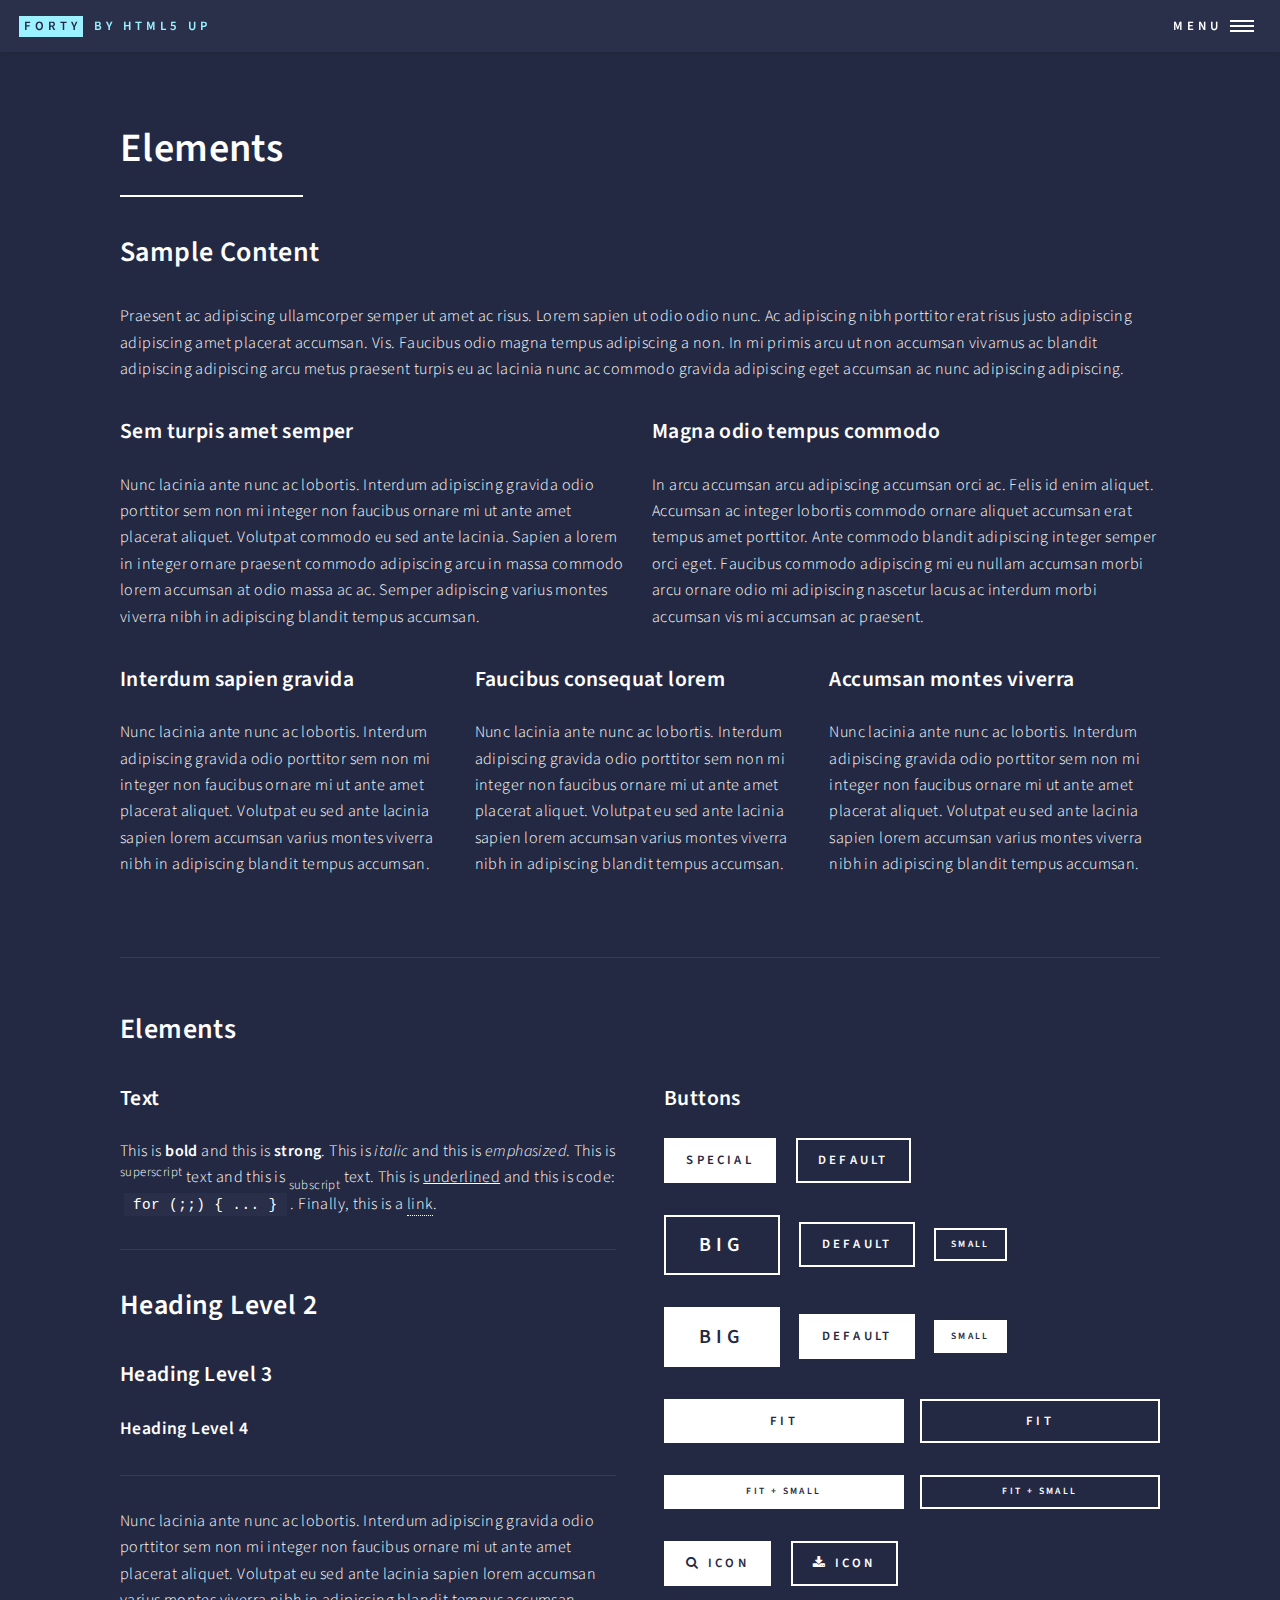
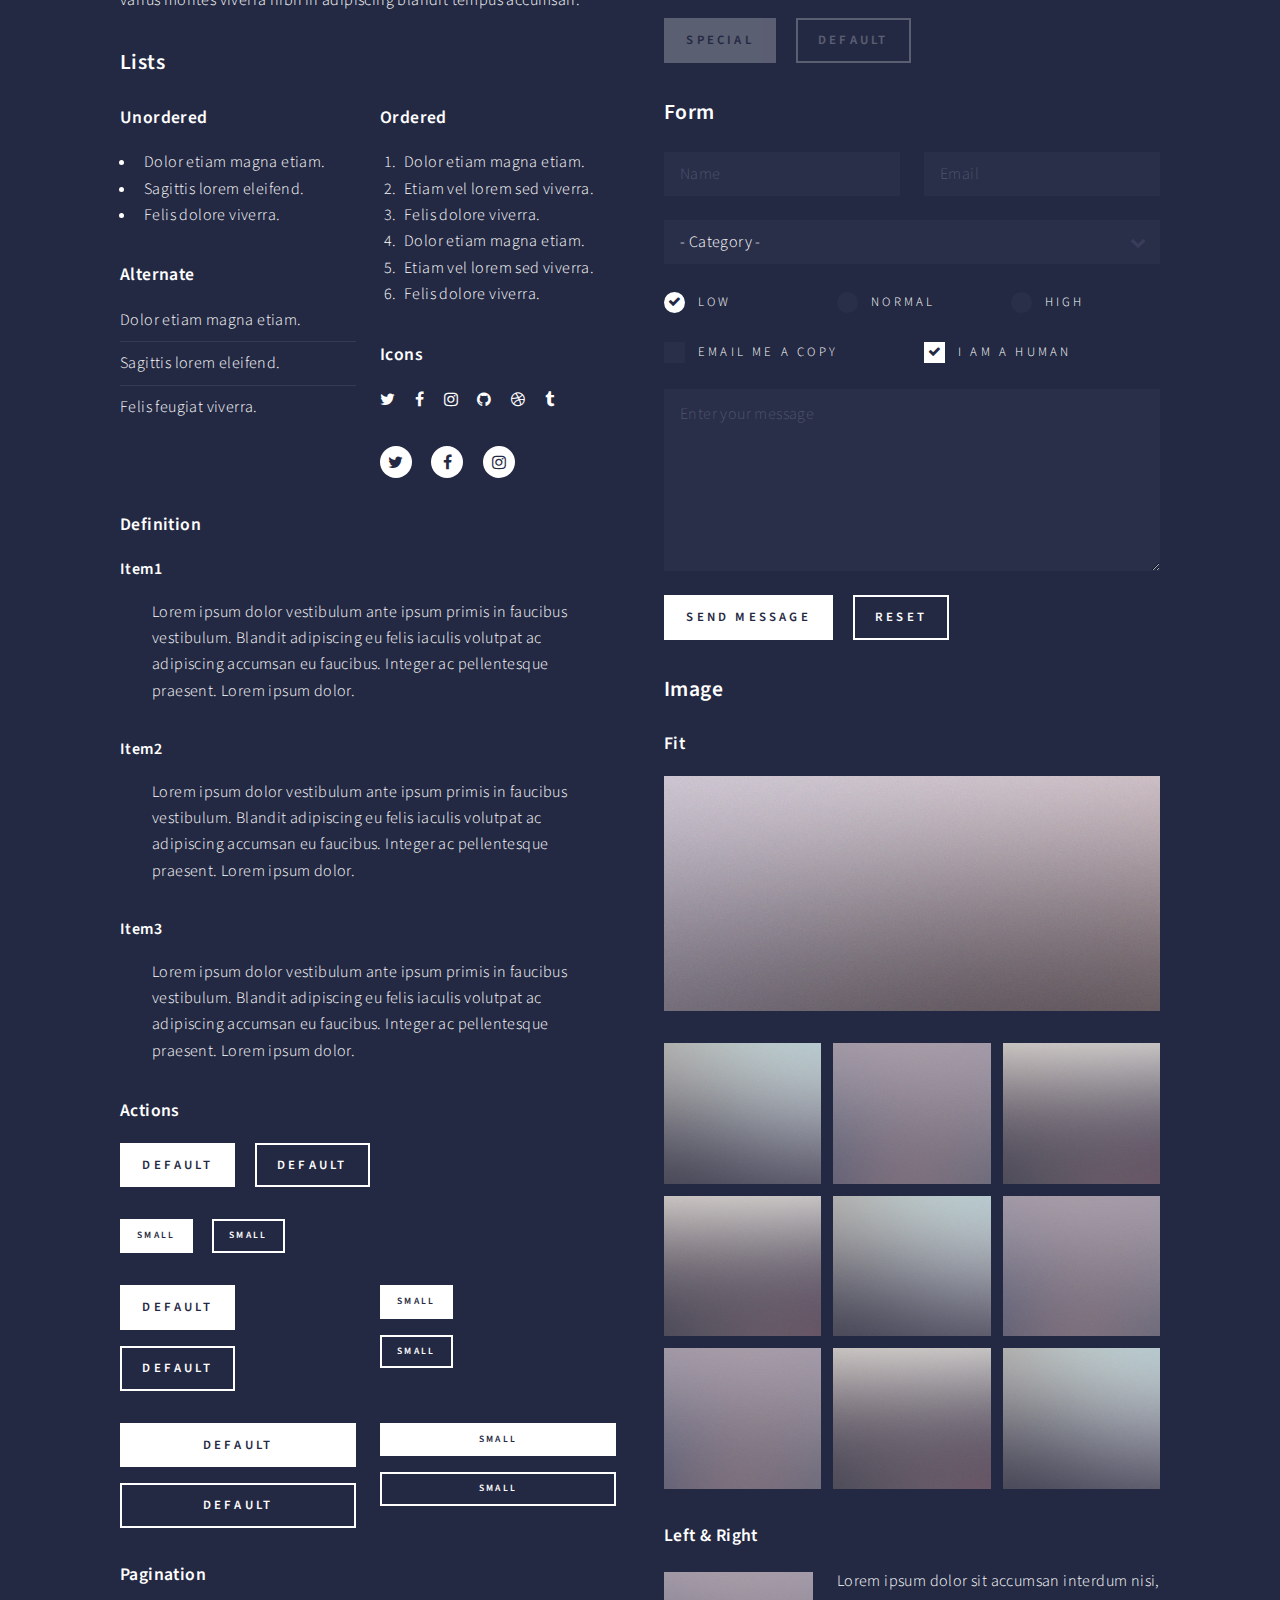
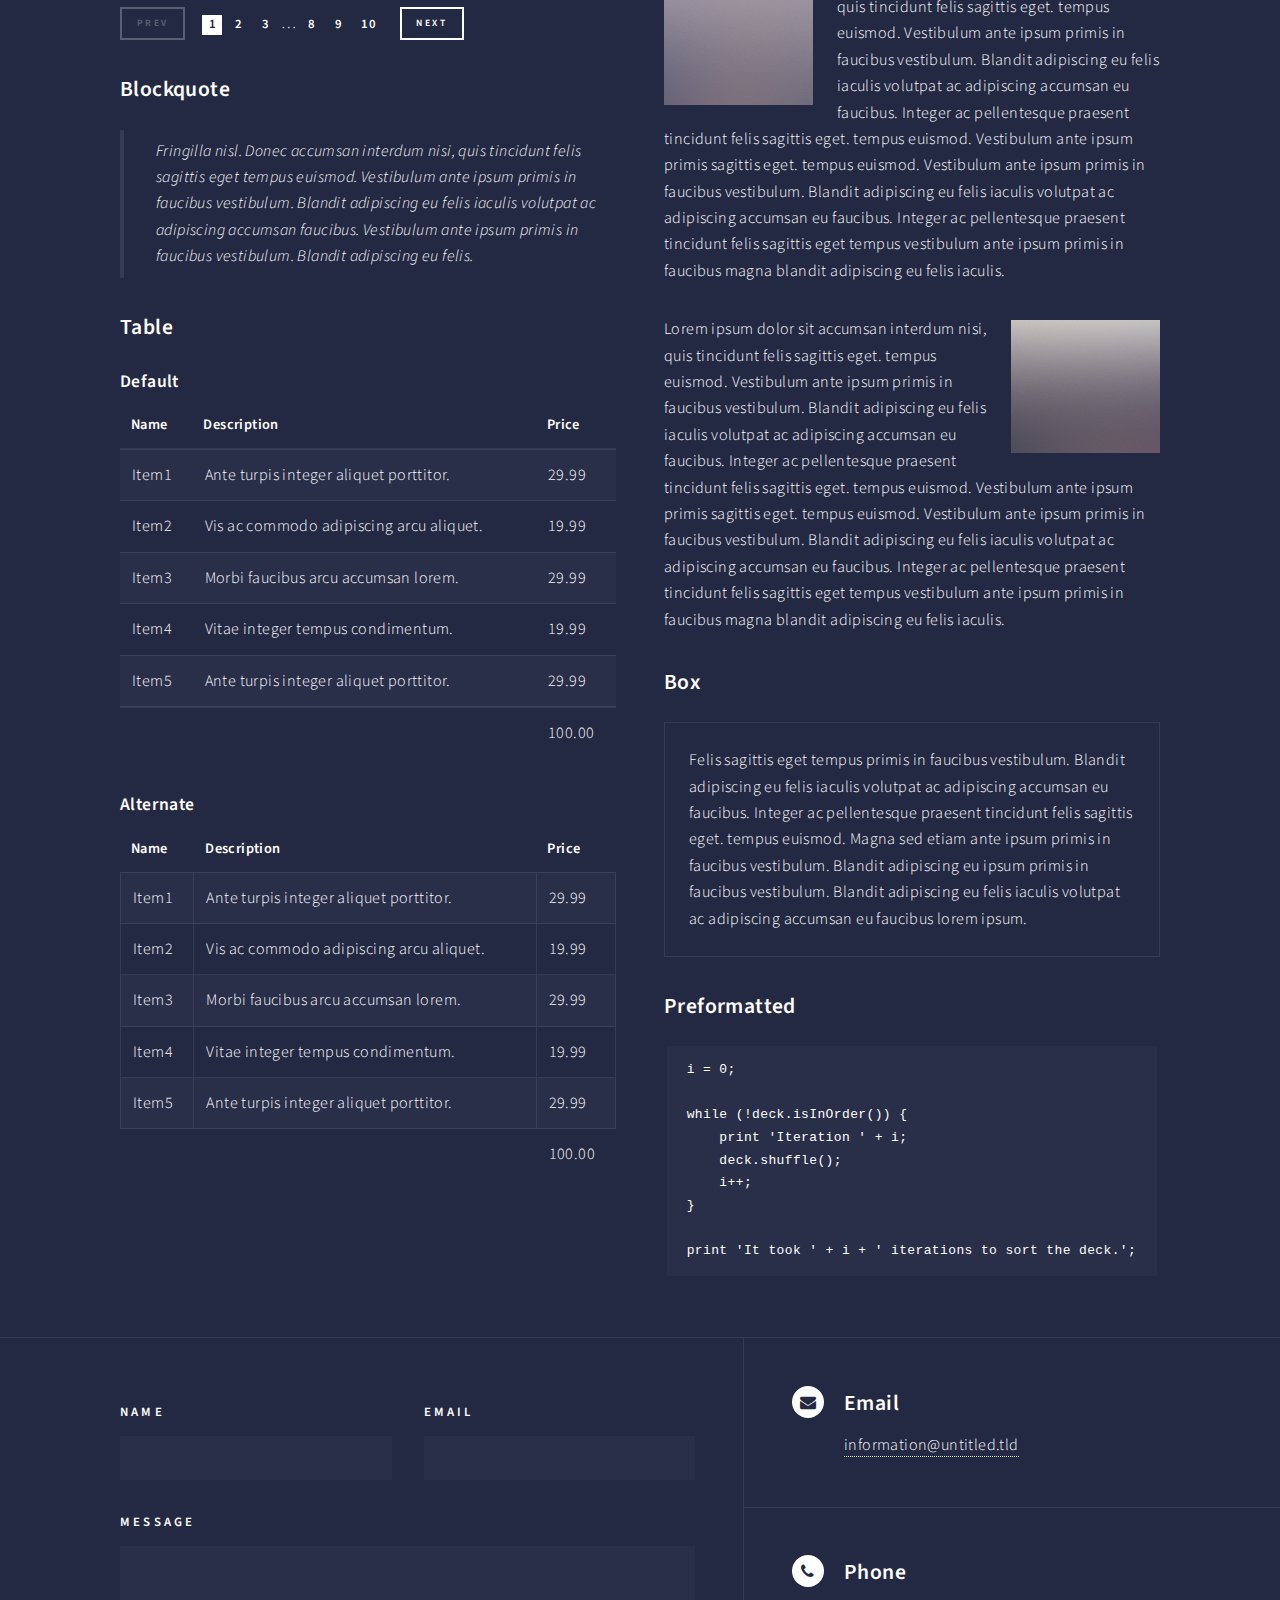
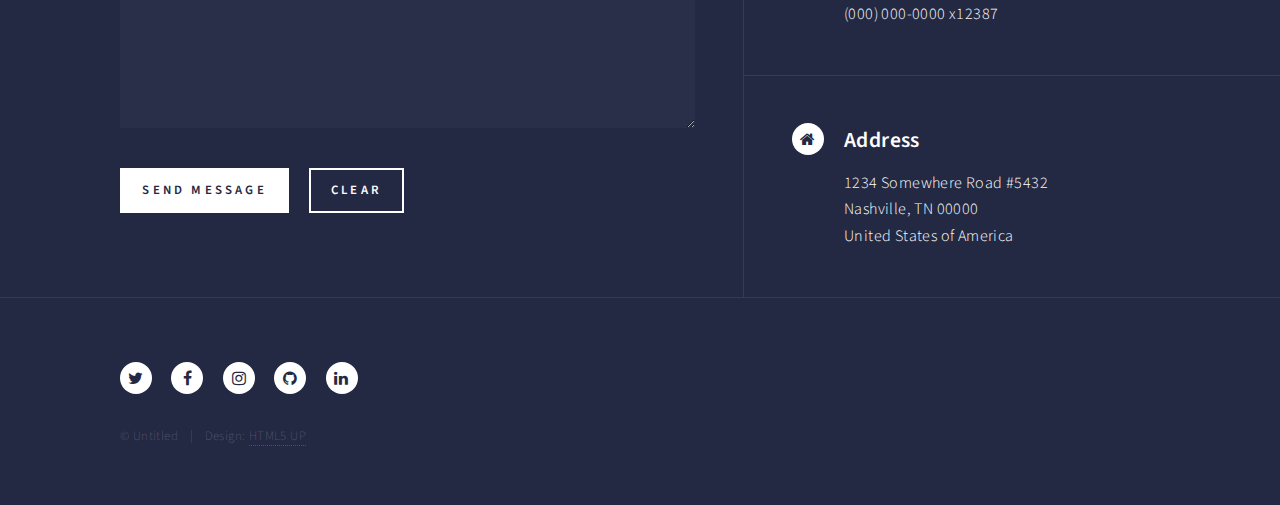
==== elements.html @ 11b0944e "Website draft (html-only)" ====
<!DOCTYPE HTML>
<!--
	Forty by HTML5 UP
	html5up.net | @ajlkn
	Free for personal and commercial use under the CCA 3.0 license (html5up.net/license)
-->
<html>
	<head>
		<title>Elements - Forty by HTML5 UP</title>
		<meta charset="utf-8" />
		<meta name="viewport" content="width=device-width, initial-scale=1, user-scalable=no" />
		<!--[if lte IE 8]><script src="assets/js/ie/html5shiv.js"></script><![endif]-->
		<link rel="stylesheet" href="assets/css/main.css" />
		<!--[if lte IE 9]><link rel="stylesheet" href="assets/css/ie9.css" /><![endif]-->
		<!--[if lte IE 8]><link rel="stylesheet" href="assets/css/ie8.css" /><![endif]-->
	</head>
	<body>

		<!-- Wrapper -->
			<div id="wrapper">

				<!-- Header -->
					<header id="header">
						<a href="index.html" class="logo"><strong>Forty</strong> <span>by HTML5 UP</span></a>
						<nav>
							<a href="#menu">Menu</a>
						</nav>
					</header>

				<!-- Menu -->
					<nav id="menu">
						<ul class="links">
							<li><a href="index.html">Home</a></li>
							<li><a href="landing.html">Landing</a></li>
							<li><a href="generic.html">Generic</a></li>
							<li><a href="elements.html">Elements</a></li>
						</ul>
						<ul class="actions vertical">
							<li><a href="#" class="button special fit">Get Started</a></li>
							<li><a href="#" class="button fit">Log In</a></li>
						</ul>
					</nav>

				<!-- Main -->
					<div id="main" class="alt">

						<!-- One -->
							<section id="one">
								<div class="inner">
									<header class="major">
										<h1>Elements</h1>
									</header>

									<!-- Content -->
										<h2 id="content">Sample Content</h2>
										<p>Praesent ac adipiscing ullamcorper semper ut amet ac risus. Lorem sapien ut odio odio nunc. Ac adipiscing nibh porttitor erat risus justo adipiscing adipiscing amet placerat accumsan. Vis. Faucibus odio magna tempus adipiscing a non. In mi primis arcu ut non accumsan vivamus ac blandit adipiscing adipiscing arcu metus praesent turpis eu ac lacinia nunc ac commodo gravida adipiscing eget accumsan ac nunc adipiscing adipiscing.</p>
										<div class="row">
											<div class="6u 12u$(small)">
												<h3>Sem turpis amet semper</h3>
												<p>Nunc lacinia ante nunc ac lobortis. Interdum adipiscing gravida odio porttitor sem non mi integer non faucibus ornare mi ut ante amet placerat aliquet. Volutpat commodo eu sed ante lacinia. Sapien a lorem in integer ornare praesent commodo adipiscing arcu in massa commodo lorem accumsan at odio massa ac ac. Semper adipiscing varius montes viverra nibh in adipiscing blandit tempus accumsan.</p>
											</div>
											<div class="6u$ 12u$(small)">
												<h3>Magna odio tempus commodo</h3>
												<p>In arcu accumsan arcu adipiscing accumsan orci ac. Felis id enim aliquet. Accumsan ac integer lobortis commodo ornare aliquet accumsan erat tempus amet porttitor. Ante commodo blandit adipiscing integer semper orci eget. Faucibus commodo adipiscing mi eu nullam accumsan morbi arcu ornare odio mi adipiscing nascetur lacus ac interdum morbi accumsan vis mi accumsan ac praesent.</p>
											</div>
											<!-- Break -->
											<div class="4u 12u$(medium)">
												<h3>Interdum sapien gravida</h3>
												<p>Nunc lacinia ante nunc ac lobortis. Interdum adipiscing gravida odio porttitor sem non mi integer non faucibus ornare mi ut ante amet placerat aliquet. Volutpat eu sed ante lacinia sapien lorem accumsan varius montes viverra nibh in adipiscing blandit tempus accumsan.</p>
											</div>
											<div class="4u 12u$(medium)">
												<h3>Faucibus consequat lorem</h3>
												<p>Nunc lacinia ante nunc ac lobortis. Interdum adipiscing gravida odio porttitor sem non mi integer non faucibus ornare mi ut ante amet placerat aliquet. Volutpat eu sed ante lacinia sapien lorem accumsan varius montes viverra nibh in adipiscing blandit tempus accumsan.</p>
											</div>
											<div class="4u$ 12u$(medium)">
												<h3>Accumsan montes viverra</h3>
												<p>Nunc lacinia ante nunc ac lobortis. Interdum adipiscing gravida odio porttitor sem non mi integer non faucibus ornare mi ut ante amet placerat aliquet. Volutpat eu sed ante lacinia sapien lorem accumsan varius montes viverra nibh in adipiscing blandit tempus accumsan.</p>
											</div>
										</div>

									<hr class="major" />

									<!-- Elements -->
										<h2 id="elements">Elements</h2>
										<div class="row 200%">
											<div class="6u 12u$(medium)">

												<!-- Text stuff -->
													<h3>Text</h3>
													<p>This is <b>bold</b> and this is <strong>strong</strong>. This is <i>italic</i> and this is <em>emphasized</em>.
													This is <sup>superscript</sup> text and this is <sub>subscript</sub> text.
													This is <u>underlined</u> and this is code: <code>for (;;) { ... }</code>.
													Finally, this is a <a href="#">link</a>.</p>
													<hr />
													<h2>Heading Level 2</h2>
													<h3>Heading Level 3</h3>
													<h4>Heading Level 4</h4>
													<hr />
													<p>Nunc lacinia ante nunc ac lobortis. Interdum adipiscing gravida odio porttitor sem non mi integer non faucibus ornare mi ut ante amet placerat aliquet. Volutpat eu sed ante lacinia sapien lorem accumsan varius montes viverra nibh in adipiscing blandit tempus accumsan.</p>

												<!-- Lists -->
													<h3>Lists</h3>
													<div class="row">
														<div class="6u 12u$(small)">

															<h4>Unordered</h4>
															<ul>
																<li>Dolor etiam magna etiam.</li>
																<li>Sagittis lorem eleifend.</li>
																<li>Felis dolore viverra.</li>
															</ul>

															<h4>Alternate</h4>
															<ul class="alt">
																<li>Dolor etiam magna etiam.</li>
																<li>Sagittis lorem eleifend.</li>
																<li>Felis feugiat viverra.</li>
															</ul>

														</div>
														<div class="6u$ 12u$(small)">

															<h4>Ordered</h4>
															<ol>
																<li>Dolor etiam magna etiam.</li>
																<li>Etiam vel lorem sed viverra.</li>
																<li>Felis dolore viverra.</li>
																<li>Dolor etiam magna etiam.</li>
																<li>Etiam vel lorem sed viverra.</li>
																<li>Felis dolore viverra.</li>
															</ol>

															<h4>Icons</h4>
															<ul class="icons">
																<li><a href="#" class="icon fa-twitter"><span class="label">Twitter</span></a></li>
																<li><a href="#" class="icon fa-facebook"><span class="label">Facebook</span></a></li>
																<li><a href="#" class="icon fa-instagram"><span class="label">Instagram</span></a></li>
																<li><a href="#" class="icon fa-github"><span class="label">Github</span></a></li>
																<li><a href="#" class="icon fa-dribbble"><span class="label">Dribbble</span></a></li>
																<li><a href="#" class="icon fa-tumblr"><span class="label">Tumblr</span></a></li>
															</ul>
															<ul class="icons">
																<li><a href="#" class="icon alt fa-twitter"><span class="label">Twitter</span></a></li>
																<li><a href="#" class="icon alt fa-facebook"><span class="label">Facebook</span></a></li>
																<li><a href="#" class="icon alt fa-instagram"><span class="label">Instagram</span></a></li>
															</ul>

														</div>
													</div>
													<h4>Definition</h4>
													<dl>
														<dt>Item1</dt>
														<dd>
															<p>Lorem ipsum dolor vestibulum ante ipsum primis in faucibus vestibulum. Blandit adipiscing eu felis iaculis volutpat ac adipiscing accumsan eu faucibus. Integer ac pellentesque praesent. Lorem ipsum dolor.</p>
														</dd>
														<dt>Item2</dt>
														<dd>
															<p>Lorem ipsum dolor vestibulum ante ipsum primis in faucibus vestibulum. Blandit adipiscing eu felis iaculis volutpat ac adipiscing accumsan eu faucibus. Integer ac pellentesque praesent. Lorem ipsum dolor.</p>
														</dd>
														<dt>Item3</dt>
														<dd>
															<p>Lorem ipsum dolor vestibulum ante ipsum primis in faucibus vestibulum. Blandit adipiscing eu felis iaculis volutpat ac adipiscing accumsan eu faucibus. Integer ac pellentesque praesent. Lorem ipsum dolor.</p>
														</dd>
													</dl>

													<h4>Actions</h4>
													<ul class="actions">
														<li><a href="#" class="button special">Default</a></li>
														<li><a href="#" class="button">Default</a></li>
													</ul>
													<ul class="actions small">
														<li><a href="#" class="button special small">Small</a></li>
														<li><a href="#" class="button small">Small</a></li>
													</ul>
													<div class="row">
														<div class="6u 12u$(small)">
															<ul class="actions vertical">
																<li><a href="#" class="button special">Default</a></li>
																<li><a href="#" class="button">Default</a></li>
															</ul>
														</div>
														<div class="6u$ 12u$(small)">
															<ul class="actions vertical small">
																<li><a href="#" class="button special small">Small</a></li>
																<li><a href="#" class="button small">Small</a></li>
															</ul>
														</div>
														<div class="6u 12u$(small)">
															<ul class="actions vertical">
																<li><a href="#" class="button special fit">Default</a></li>
																<li><a href="#" class="button fit">Default</a></li>
															</ul>
														</div>
														<div class="6u$ 12u$(small)">
															<ul class="actions vertical small">
																<li><a href="#" class="button special small fit">Small</a></li>
																<li><a href="#" class="button small fit">Small</a></li>
															</ul>
														</div>
													</div>

													<h4>Pagination</h4>
													<ul class="pagination">
														<li><span class="button small disabled">Prev</span></li>
														<li><a href="#" class="page active">1</a></li>
														<li><a href="#" class="page">2</a></li>
														<li><a href="#" class="page">3</a></li>
														<li><span>&hellip;</span></li>
														<li><a href="#" class="page">8</a></li>
														<li><a href="#" class="page">9</a></li>
														<li><a href="#" class="page">10</a></li>
														<li><a href="#" class="button small">Next</a></li>
													</ul>

												<!-- Blockquote -->
													<h3>Blockquote</h3>
													<blockquote>Fringilla nisl. Donec accumsan interdum nisi, quis tincidunt felis sagittis eget tempus euismod. Vestibulum ante ipsum primis in faucibus vestibulum. Blandit adipiscing eu felis iaculis volutpat ac adipiscing accumsan faucibus. Vestibulum ante ipsum primis in faucibus vestibulum. Blandit adipiscing eu felis.</blockquote>

												<!-- Table -->
													<h3>Table</h3>

													<h4>Default</h4>
													<div class="table-wrapper">
														<table>
															<thead>
																<tr>
																	<th>Name</th>
																	<th>Description</th>
																	<th>Price</th>
																</tr>
															</thead>
															<tbody>
																<tr>
																	<td>Item1</td>
																	<td>Ante turpis integer aliquet porttitor.</td>
																	<td>29.99</td>
																</tr>
																<tr>
																	<td>Item2</td>
																	<td>Vis ac commodo adipiscing arcu aliquet.</td>
																	<td>19.99</td>
																</tr>
																<tr>
																	<td>Item3</td>
																	<td> Morbi faucibus arcu accumsan lorem.</td>
																	<td>29.99</td>
																</tr>
																<tr>
																	<td>Item4</td>
																	<td>Vitae integer tempus condimentum.</td>
																	<td>19.99</td>
																</tr>
																<tr>
																	<td>Item5</td>
																	<td>Ante turpis integer aliquet porttitor.</td>
																	<td>29.99</td>
																</tr>
															</tbody>
															<tfoot>
																<tr>
																	<td colspan="2"></td>
																	<td>100.00</td>
																</tr>
															</tfoot>
														</table>
													</div>

													<h4>Alternate</h4>
													<div class="table-wrapper">
														<table class="alt">
															<thead>
																<tr>
																	<th>Name</th>
																	<th>Description</th>
																	<th>Price</th>
																</tr>
															</thead>
															<tbody>
																<tr>
																	<td>Item1</td>
																	<td>Ante turpis integer aliquet porttitor.</td>
																	<td>29.99</td>
																</tr>
																<tr>
																	<td>Item2</td>
																	<td>Vis ac commodo adipiscing arcu aliquet.</td>
																	<td>19.99</td>
																</tr>
																<tr>
																	<td>Item3</td>
																	<td> Morbi faucibus arcu accumsan lorem.</td>
																	<td>29.99</td>
																</tr>
																<tr>
																	<td>Item4</td>
																	<td>Vitae integer tempus condimentum.</td>
																	<td>19.99</td>
																</tr>
																<tr>
																	<td>Item5</td>
																	<td>Ante turpis integer aliquet porttitor.</td>
																	<td>29.99</td>
																</tr>
															</tbody>
															<tfoot>
																<tr>
																	<td colspan="2"></td>
																	<td>100.00</td>
																</tr>
															</tfoot>
														</table>
													</div>

											</div>
											<div class="6u$ 12u$(medium)">

												<!-- Buttons -->
													<h3>Buttons</h3>
													<ul class="actions">
														<li><a href="#" class="button special">Special</a></li>
														<li><a href="#" class="button">Default</a></li>
													</ul>
													<ul class="actions">
														<li><a href="#" class="button big">Big</a></li>
														<li><a href="#" class="button">Default</a></li>
														<li><a href="#" class="button small">Small</a></li>
													</ul>
													<ul class="actions">
														<li><a href="#" class="button special big">Big</a></li>
														<li><a href="#" class="button special">Default</a></li>
														<li><a href="#" class="button special small">Small</a></li>
													</ul>
													<ul class="actions fit">
														<li><a href="#" class="button special fit">Fit</a></li>
														<li><a href="#" class="button fit">Fit</a></li>
													</ul>
													<ul class="actions fit small">
														<li><a href="#" class="button special fit small">Fit + Small</a></li>
														<li><a href="#" class="button fit small">Fit + Small</a></li>
													</ul>
													<ul class="actions">
														<li><a href="#" class="button special icon fa-search">Icon</a></li>
														<li><a href="#" class="button icon fa-download">Icon</a></li>
													</ul>
													<ul class="actions">
														<li><span class="button special disabled">Special</span></li>
														<li><span class="button disabled">Default</span></li>
													</ul>

												<!-- Form -->
													<h3>Form</h3>

													<form method="post" action="#">
														<div class="row uniform">
															<div class="6u 12u$(xsmall)">
																<input type="text" name="demo-name" id="demo-name" value="" placeholder="Name" />
															</div>
															<div class="6u$ 12u$(xsmall)">
																<input type="email" name="demo-email" id="demo-email" value="" placeholder="Email" />
															</div>
															<!-- Break -->
															<div class="12u$">
																<div class="select-wrapper">
																	<select name="demo-category" id="demo-category">
																		<option value="">- Category -</option>
																		<option value="1">Manufacturing</option>
																		<option value="1">Shipping</option>
																		<option value="1">Administration</option>
																		<option value="1">Human Resources</option>
																	</select>
																</div>
															</div>
															<!-- Break -->
															<div class="4u 12u$(small)">
																<input type="radio" id="demo-priority-low" name="demo-priority" checked>
																<label for="demo-priority-low">Low</label>
															</div>
															<div class="4u 12u$(small)">
																<input type="radio" id="demo-priority-normal" name="demo-priority">
																<label for="demo-priority-normal">Normal</label>
															</div>
															<div class="4u$ 12u$(small)">
																<input type="radio" id="demo-priority-high" name="demo-priority">
																<label for="demo-priority-high">High</label>
															</div>
															<!-- Break -->
															<div class="6u 12u$(small)">
																<input type="checkbox" id="demo-copy" name="demo-copy">
																<label for="demo-copy">Email me a copy</label>
															</div>
															<div class="6u$ 12u$(small)">
																<input type="checkbox" id="demo-human" name="demo-human" checked>
																<label for="demo-human">I am a human</label>
															</div>
															<!-- Break -->
															<div class="12u$">
																<textarea name="demo-message" id="demo-message" placeholder="Enter your message" rows="6"></textarea>
															</div>
															<!-- Break -->
															<div class="12u$">
																<ul class="actions">
																	<li><input type="submit" value="Send Message" class="special" /></li>
																	<li><input type="reset" value="Reset" /></li>
																</ul>
															</div>
														</div>
													</form>

												<!-- Image -->
													<h3>Image</h3>

													<h4>Fit</h4>
													<span class="image fit"><img src="images/pic03.jpg" alt="" /></span>
													<div class="box alt">
														<div class="row 50% uniform">
															<div class="4u"><span class="image fit"><img src="images/pic08.jpg" alt="" /></span></div>
															<div class="4u"><span class="image fit"><img src="images/pic09.jpg" alt="" /></span></div>
															<div class="4u$"><span class="image fit"><img src="images/pic10.jpg" alt="" /></span></div>
															<!-- Break -->
															<div class="4u"><span class="image fit"><img src="images/pic10.jpg" alt="" /></span></div>
															<div class="4u"><span class="image fit"><img src="images/pic08.jpg" alt="" /></span></div>
															<div class="4u$"><span class="image fit"><img src="images/pic09.jpg" alt="" /></span></div>
															<!-- Break -->
															<div class="4u"><span class="image fit"><img src="images/pic09.jpg" alt="" /></span></div>
															<div class="4u"><span class="image fit"><img src="images/pic10.jpg" alt="" /></span></div>
															<div class="4u$"><span class="image fit"><img src="images/pic08.jpg" alt="" /></span></div>
														</div>
													</div>

													<h4>Left &amp; Right</h4>
													<p><span class="image left"><img src="images/pic09.jpg" alt="" /></span>Lorem ipsum dolor sit accumsan interdum nisi, quis tincidunt felis sagittis eget. tempus euismod. Vestibulum ante ipsum primis in faucibus vestibulum. Blandit adipiscing eu felis iaculis volutpat ac adipiscing accumsan eu faucibus. Integer ac pellentesque praesent tincidunt felis sagittis eget. tempus euismod. Vestibulum ante ipsum primis sagittis eget. tempus euismod. Vestibulum ante ipsum primis in faucibus vestibulum. Blandit adipiscing eu felis iaculis volutpat ac adipiscing accumsan eu faucibus. Integer ac pellentesque praesent tincidunt felis sagittis eget tempus vestibulum ante ipsum primis in faucibus magna blandit adipiscing eu felis iaculis.</p>
													<p><span class="image right"><img src="images/pic10.jpg" alt="" /></span>Lorem ipsum dolor sit accumsan interdum nisi, quis tincidunt felis sagittis eget. tempus euismod. Vestibulum ante ipsum primis in faucibus vestibulum. Blandit adipiscing eu felis iaculis volutpat ac adipiscing accumsan eu faucibus. Integer ac pellentesque praesent tincidunt felis sagittis eget. tempus euismod. Vestibulum ante ipsum primis sagittis eget. tempus euismod. Vestibulum ante ipsum primis in faucibus vestibulum. Blandit adipiscing eu felis iaculis volutpat ac adipiscing accumsan eu faucibus. Integer ac pellentesque praesent tincidunt felis sagittis eget tempus vestibulum ante ipsum primis in faucibus magna blandit adipiscing eu felis iaculis.</p>

												<!-- Box -->
													<h3>Box</h3>
													<div class="box">
														<p>Felis sagittis eget tempus primis in faucibus vestibulum. Blandit adipiscing eu felis iaculis volutpat ac adipiscing accumsan eu faucibus. Integer ac pellentesque praesent tincidunt felis sagittis eget. tempus euismod. Magna sed etiam ante ipsum primis in faucibus vestibulum. Blandit adipiscing eu ipsum primis in faucibus vestibulum. Blandit adipiscing eu felis iaculis volutpat ac adipiscing accumsan eu faucibus lorem ipsum.</p>
													</div>

												<!-- Preformatted Code -->
													<h3>Preformatted</h3>
													<pre><code>i = 0;

while (!deck.isInOrder()) {
    print 'Iteration ' + i;
    deck.shuffle();
    i++;
}

print 'It took ' + i + ' iterations to sort the deck.';
</code></pre>

											</div>
										</div>

								</div>
							</section>

					</div>

				<!-- Contact -->
					<section id="contact">
						<div class="inner">
							<section>
								<form method="post" action="#">
									<div class="field half first">
										<label for="name">Name</label>
										<input type="text" name="name" id="name" />
									</div>
									<div class="field half">
										<label for="email">Email</label>
										<input type="text" name="email" id="email" />
									</div>
									<div class="field">
										<label for="message">Message</label>
										<textarea name="message" id="message" rows="6"></textarea>
									</div>
									<ul class="actions">
										<li><input type="submit" value="Send Message" class="special" /></li>
										<li><input type="reset" value="Clear" /></li>
									</ul>
								</form>
							</section>
							<section class="split">
								<section>
									<div class="contact-method">
										<span class="icon alt fa-envelope"></span>
										<h3>Email</h3>
										<a href="#">information@untitled.tld</a>
									</div>
								</section>
								<section>
									<div class="contact-method">
										<span class="icon alt fa-phone"></span>
										<h3>Phone</h3>
										<span>(000) 000-0000 x12387</span>
									</div>
								</section>
								<section>
									<div class="contact-method">
										<span class="icon alt fa-home"></span>
										<h3>Address</h3>
										<span>1234 Somewhere Road #5432<br />
										Nashville, TN 00000<br />
										United States of America</span>
									</div>
								</section>
							</section>
						</div>
					</section>

				<!-- Footer -->
					<footer id="footer">
						<div class="inner">
							<ul class="icons">
								<li><a href="#" class="icon alt fa-twitter"><span class="label">Twitter</span></a></li>
								<li><a href="#" class="icon alt fa-facebook"><span class="label">Facebook</span></a></li>
								<li><a href="#" class="icon alt fa-instagram"><span class="label">Instagram</span></a></li>
								<li><a href="#" class="icon alt fa-github"><span class="label">GitHub</span></a></li>
								<li><a href="#" class="icon alt fa-linkedin"><span class="label">LinkedIn</span></a></li>
							</ul>
							<ul class="copyright">
								<li>&copy; Untitled</li><li>Design: <a href="https://html5up.net">HTML5 UP</a></li>
							</ul>
						</div>
					</footer>

			</div>

		<!-- Scripts -->
			<script src="assets/js/jquery.min.js"></script>
			<script src="assets/js/jquery.scrolly.min.js"></script>
			<script src="assets/js/jquery.scrollex.min.js"></script>
			<script src="assets/js/skel.min.js"></script>
			<script src="assets/js/util.js"></script>
			<!--[if lte IE 8]><script src="assets/js/ie/respond.min.js"></script><![endif]-->
			<script src="assets/js/main.js"></script>

	</body>
</html>
---- assets/css/main.css ----
@import url(font-awesome.min.css);
@import url("https://fonts.googleapis.com/css?family=Source+Sans+Pro:300,300italic,600,600italic");

/*
	Forty by HTML5 UP
	html5up.net | @ajlkn
	Free for personal and commercial use under the CCA 3.0 license (html5up.net/license)
*/

/* Reset */

	html, body, div, span, applet, object, iframe, h1, h2, h3, h4, h5, h6, p, blockquote, pre, a, abbr, acronym, address, big, cite, code, del, dfn, em, img, ins, kbd, q, s, samp, small, strike, strong, sub, sup, tt, var, b, u, i, center, dl, dt, dd, ol, ul, li, fieldset, form, label, legend, table, caption, tbody, tfoot, thead, tr, th, td, article, aside, canvas, details, embed, figure, figcaption, footer, header, hgroup, menu, nav, output, ruby, section, summary, time, mark, audio, video {
		margin: 0;
		padding: 0;
		border: 0;
		font-size: 100%;
		font: inherit;
		vertical-align: baseline;
	}

	article, aside, details, figcaption, figure, footer, header, hgroup, menu, nav, section {
		display: block;
	}

	body {
		line-height: 1;
	}

	ol, ul {
		list-style: none;
	}

	blockquote, q {
		quotes: none;
	}

	blockquote:before, blockquote:after, q:before, q:after {
		content: '';
		content: none;
	}

	table {
		border-collapse: collapse;
		border-spacing: 0;
	}

	body {
		-webkit-text-size-adjust: none;
	}

/* Box Model */

	*, *:before, *:after {
		-moz-box-sizing: border-box;
		-webkit-box-sizing: border-box;
		box-sizing: border-box;
	}

/* Grid */

	.row {
		border-bottom: solid 1px transparent;
		-moz-box-sizing: border-box;
		-webkit-box-sizing: border-box;
		box-sizing: border-box;
	}

	.row > * {
		float: left;
		-moz-box-sizing: border-box;
		-webkit-box-sizing: border-box;
		box-sizing: border-box;
	}

	.row:after, .row:before {
		content: '';
		display: block;
		clear: both;
		height: 0;
	}

	.row.uniform > * > :first-child {
		margin-top: 0;
	}

	.row.uniform > * > :last-child {
		margin-bottom: 0;
	}

	.row.\30 \25 > * {
		padding: 0 0 0 0em;
	}

	.row.\30 \25 {
		margin: 0 0 -1px 0em;
	}

	.row.uniform.\30 \25 > * {
		padding: 0em 0 0 0em;
	}

	.row.uniform.\30 \25 {
		margin: 0em 0 -1px 0em;
	}

	.row > * {
		padding: 0 0 0 2em;
	}

	.row {
		margin: 0 0 -1px -2em;
	}

	.row.uniform > * {
		padding: 2em 0 0 2em;
	}

	.row.uniform {
		margin: -2em 0 -1px -2em;
	}

	.row.\32 00\25 > * {
		padding: 0 0 0 4em;
	}

	.row.\32 00\25 {
		margin: 0 0 -1px -4em;
	}

	.row.uniform.\32 00\25 > * {
		padding: 4em 0 0 4em;
	}

	.row.uniform.\32 00\25 {
		margin: -4em 0 -1px -4em;
	}

	.row.\31 50\25 > * {
		padding: 0 0 0 3em;
	}

	.row.\31 50\25 {
		margin: 0 0 -1px -3em;
	}

	.row.uniform.\31 50\25 > * {
		padding: 3em 0 0 3em;
	}

	.row.uniform.\31 50\25 {
		margin: -3em 0 -1px -3em;
	}

	.row.\35 0\25 > * {
		padding: 0 0 0 1em;
	}

	.row.\35 0\25 {
		margin: 0 0 -1px -1em;
	}

	.row.uniform.\35 0\25 > * {
		padding: 1em 0 0 1em;
	}

	.row.uniform.\35 0\25 {
		margin: -1em 0 -1px -1em;
	}

	.row.\32 5\25 > * {
		padding: 0 0 0 0.5em;
	}

	.row.\32 5\25 {
		margin: 0 0 -1px -0.5em;
	}

	.row.uniform.\32 5\25 > * {
		padding: 0.5em 0 0 0.5em;
	}

	.row.uniform.\32 5\25 {
		margin: -0.5em 0 -1px -0.5em;
	}

	.\31 2u, .\31 2u\24 {
		width: 100%;
		clear: none;
		margin-left: 0;
	}

	.\31 1u, .\31 1u\24 {
		width: 91.6666666667%;
		clear: none;
		margin-left: 0;
	}

	.\31 0u, .\31 0u\24 {
		width: 83.3333333333%;
		clear: none;
		margin-left: 0;
	}

	.\39 u, .\39 u\24 {
		width: 75%;
		clear: none;
		margin-left: 0;
	}

	.\38 u, .\38 u\24 {
		width: 66.6666666667%;
		clear: none;
		margin-left: 0;
	}

	.\37 u, .\37 u\24 {
		width: 58.3333333333%;
		clear: none;
		margin-left: 0;
	}

	.\36 u, .\36 u\24 {
		width: 50%;
		clear: none;
		margin-left: 0;
	}

	.\35 u, .\35 u\24 {
		width: 41.6666666667%;
		clear: none;
		margin-left: 0;
	}

	.\34 u, .\34 u\24 {
		width: 33.3333333333%;
		clear: none;
		margin-left: 0;
	}

	.\33 u, .\33 u\24 {
		width: 25%;
		clear: none;
		margin-left: 0;
	}

	.\32 u, .\32 u\24 {
		width: 16.6666666667%;
		clear: none;
		margin-left: 0;
	}

	.\31 u, .\31 u\24 {
		width: 8.3333333333%;
		clear: none;
		margin-left: 0;
	}

	.\31 2u\24 + *,
	.\31 1u\24 + *,
	.\31 0u\24 + *,
	.\39 u\24 + *,
	.\38 u\24 + *,
	.\37 u\24 + *,
	.\36 u\24 + *,
	.\35 u\24 + *,
	.\34 u\24 + *,
	.\33 u\24 + *,
	.\32 u\24 + *,
	.\31 u\24 + * {
		clear: left;
	}

	.\-11u {
		margin-left: 91.66667%;
	}

	.\-10u {
		margin-left: 83.33333%;
	}

	.\-9u {
		margin-left: 75%;
	}

	.\-8u {
		margin-left: 66.66667%;
	}

	.\-7u {
		margin-left: 58.33333%;
	}

	.\-6u {
		margin-left: 50%;
	}

	.\-5u {
		margin-left: 41.66667%;
	}

	.\-4u {
		margin-left: 33.33333%;
	}

	.\-3u {
		margin-left: 25%;
	}

	.\-2u {
		margin-left: 16.66667%;
	}

	.\-1u {
		margin-left: 8.33333%;
	}

	@media screen and (max-width: 1680px) {

		.row > * {
			padding: 0 0 0 2em;
		}

		.row {
			margin: 0 0 -1px -2em;
		}

		.row.uniform > * {
			padding: 2em 0 0 2em;
		}

		.row.uniform {
			margin: -2em 0 -1px -2em;
		}

		.row.\32 00\25 > * {
			padding: 0 0 0 4em;
		}

		.row.\32 00\25 {
			margin: 0 0 -1px -4em;
		}

		.row.uniform.\32 00\25 > * {
			padding: 4em 0 0 4em;
		}

		.row.uniform.\32 00\25 {
			margin: -4em 0 -1px -4em;
		}

		.row.\31 50\25 > * {
			padding: 0 0 0 3em;
		}

		.row.\31 50\25 {
			margin: 0 0 -1px -3em;
		}

		.row.uniform.\31 50\25 > * {
			padding: 3em 0 0 3em;
		}

		.row.uniform.\31 50\25 {
			margin: -3em 0 -1px -3em;
		}

		.row.\35 0\25 > * {
			padding: 0 0 0 1em;
		}

		.row.\35 0\25 {
			margin: 0 0 -1px -1em;
		}

		.row.uniform.\35 0\25 > * {
			padding: 1em 0 0 1em;
		}

		.row.uniform.\35 0\25 {
			margin: -1em 0 -1px -1em;
		}

		.row.\32 5\25 > * {
			padding: 0 0 0 0.5em;
		}

		.row.\32 5\25 {
			margin: 0 0 -1px -0.5em;
		}

		.row.uniform.\32 5\25 > * {
			padding: 0.5em 0 0 0.5em;
		}

		.row.uniform.\32 5\25 {
			margin: -0.5em 0 -1px -0.5em;
		}

		.\31 2u\28xlarge\29, .\31 2u\24\28xlarge\29 {
			width: 100%;
			clear: none;
			margin-left: 0;
		}

		.\31 1u\28xlarge\29, .\31 1u\24\28xlarge\29 {
			width: 91.6666666667%;
			clear: none;
			margin-left: 0;
		}

		.\31 0u\28xlarge\29, .\31 0u\24\28xlarge\29 {
			width: 83.3333333333%;
			clear: none;
			margin-left: 0;
		}

		.\39 u\28xlarge\29, .\39 u\24\28xlarge\29 {
			width: 75%;
			clear: none;
			margin-left: 0;
		}

		.\38 u\28xlarge\29, .\38 u\24\28xlarge\29 {
			width: 66.6666666667%;
			clear: none;
			margin-left: 0;
		}

		.\37 u\28xlarge\29, .\37 u\24\28xlarge\29 {
			width: 58.3333333333%;
			clear: none;
			margin-left: 0;
		}

		.\36 u\28xlarge\29, .\36 u\24\28xlarge\29 {
			width: 50%;
			clear: none;
			margin-left: 0;
		}

		.\35 u\28xlarge\29, .\35 u\24\28xlarge\29 {
			width: 41.6666666667%;
			clear: none;
			margin-left: 0;
		}

		.\34 u\28xlarge\29, .\34 u\24\28xlarge\29 {
			width: 33.3333333333%;
			clear: none;
			margin-left: 0;
		}

		.\33 u\28xlarge\29, .\33 u\24\28xlarge\29 {
			width: 25%;
			clear: none;
			margin-left: 0;
		}

		.\32 u\28xlarge\29, .\32 u\24\28xlarge\29 {
			width: 16.6666666667%;
			clear: none;
			margin-left: 0;
		}

		.\31 u\28xlarge\29, .\31 u\24\28xlarge\29 {
			width: 8.3333333333%;
			clear: none;
			margin-left: 0;
		}

		.\31 2u\24\28xlarge\29 + *,
		.\31 1u\24\28xlarge\29 + *,
		.\31 0u\24\28xlarge\29 + *,
		.\39 u\24\28xlarge\29 + *,
		.\38 u\24\28xlarge\29 + *,
		.\37 u\24\28xlarge\29 + *,
		.\36 u\24\28xlarge\29 + *,
		.\35 u\24\28xlarge\29 + *,
		.\34 u\24\28xlarge\29 + *,
		.\33 u\24\28xlarge\29 + *,
		.\32 u\24\28xlarge\29 + *,
		.\31 u\24\28xlarge\29 + * {
			clear: left;
		}

		.\-11u\28xlarge\29 {
			margin-left: 91.66667%;
		}

		.\-10u\28xlarge\29 {
			margin-left: 83.33333%;
		}

		.\-9u\28xlarge\29 {
			margin-left: 75%;
		}

		.\-8u\28xlarge\29 {
			margin-left: 66.66667%;
		}

		.\-7u\28xlarge\29 {
			margin-left: 58.33333%;
		}

		.\-6u\28xlarge\29 {
			margin-left: 50%;
		}

		.\-5u\28xlarge\29 {
			margin-left: 41.66667%;
		}

		.\-4u\28xlarge\29 {
			margin-left: 33.33333%;
		}

		.\-3u\28xlarge\29 {
			margin-left: 25%;
		}

		.\-2u\28xlarge\29 {
			margin-left: 16.66667%;
		}

		.\-1u\28xlarge\29 {
			margin-left: 8.33333%;
		}

	}

	@media screen and (max-width: 1280px) {

		.row > * {
			padding: 0 0 0 1.5em;
		}

		.row {
			margin: 0 0 -1px -1.5em;
		}

		.row.uniform > * {
			padding: 1.5em 0 0 1.5em;
		}

		.row.uniform {
			margin: -1.5em 0 -1px -1.5em;
		}

		.row.\32 00\25 > * {
			padding: 0 0 0 3em;
		}

		.row.\32 00\25 {
			margin: 0 0 -1px -3em;
		}

		.row.uniform.\32 00\25 > * {
			padding: 3em 0 0 3em;
		}

		.row.uniform.\32 00\25 {
			margin: -3em 0 -1px -3em;
		}

		.row.\31 50\25 > * {
			padding: 0 0 0 2.25em;
		}

		.row.\31 50\25 {
			margin: 0 0 -1px -2.25em;
		}

		.row.uniform.\31 50\25 > * {
			padding: 2.25em 0 0 2.25em;
		}

		.row.uniform.\31 50\25 {
			margin: -2.25em 0 -1px -2.25em;
		}

		.row.\35 0\25 > * {
			padding: 0 0 0 0.75em;
		}

		.row.\35 0\25 {
			margin: 0 0 -1px -0.75em;
		}

		.row.uniform.\35 0\25 > * {
			padding: 0.75em 0 0 0.75em;
		}

		.row.uniform.\35 0\25 {
			margin: -0.75em 0 -1px -0.75em;
		}

		.row.\32 5\25 > * {
			padding: 0 0 0 0.375em;
		}

		.row.\32 5\25 {
			margin: 0 0 -1px -0.375em;
		}

		.row.uniform.\32 5\25 > * {
			padding: 0.375em 0 0 0.375em;
		}

		.row.uniform.\32 5\25 {
			margin: -0.375em 0 -1px -0.375em;
		}

		.\31 2u\28large\29, .\31 2u\24\28large\29 {
			width: 100%;
			clear: none;
			margin-left: 0;
		}

		.\31 1u\28large\29, .\31 1u\24\28large\29 {
			width: 91.6666666667%;
			clear: none;
			margin-left: 0;
		}

		.\31 0u\28large\29, .\31 0u\24\28large\29 {
			width: 83.3333333333%;
			clear: none;
			margin-left: 0;
		}

		.\39 u\28large\29, .\39 u\24\28large\29 {
			width: 75%;
			clear: none;
			margin-left: 0;
		}

		.\38 u\28large\29, .\38 u\24\28large\29 {
			width: 66.6666666667%;
			clear: none;
			margin-left: 0;
		}

		.\37 u\28large\29, .\37 u\24\28large\29 {
			width: 58.3333333333%;
			clear: none;
			margin-left: 0;
		}

		.\36 u\28large\29, .\36 u\24\28large\29 {
			width: 50%;
			clear: none;
			margin-left: 0;
		}

		.\35 u\28large\29, .\35 u\24\28large\29 {
			width: 41.6666666667%;
			clear: none;
			margin-left: 0;
		}

		.\34 u\28large\29, .\34 u\24\28large\29 {
			width: 33.3333333333%;
			clear: none;
			margin-left: 0;
		}

		.\33 u\28large\29, .\33 u\24\28large\29 {
			width: 25%;
			clear: none;
			margin-left: 0;
		}

		.\32 u\28large\29, .\32 u\24\28large\29 {
			width: 16.6666666667%;
			clear: none;
			margin-left: 0;
		}

		.\31 u\28large\29, .\31 u\24\28large\29 {
			width: 8.3333333333%;
			clear: none;
			margin-left: 0;
		}

		.\31 2u\24\28large\29 + *,
		.\31 1u\24\28large\29 + *,
		.\31 0u\24\28large\29 + *,
		.\39 u\24\28large\29 + *,
		.\38 u\24\28large\29 + *,
		.\37 u\24\28large\29 + *,
		.\36 u\24\28large\29 + *,
		.\35 u\24\28large\29 + *,
		.\34 u\24\28large\29 + *,
		.\33 u\24\28large\29 + *,
		.\32 u\24\28large\29 + *,
		.\31 u\24\28large\29 + * {
			clear: left;
		}

		.\-11u\28large\29 {
			margin-left: 91.66667%;
		}

		.\-10u\28large\29 {
			margin-left: 83.33333%;
		}

		.\-9u\28large\29 {
			margin-left: 75%;
		}

		.\-8u\28large\29 {
			margin-left: 66.66667%;
		}

		.\-7u\28large\29 {
			margin-left: 58.33333%;
		}

		.\-6u\28large\29 {
			margin-left: 50%;
		}

		.\-5u\28large\29 {
			margin-left: 41.66667%;
		}

		.\-4u\28large\29 {
			margin-left: 33.33333%;
		}

		.\-3u\28large\29 {
			margin-left: 25%;
		}

		.\-2u\28large\29 {
			margin-left: 16.66667%;
		}

		.\-1u\28large\29 {
			margin-left: 8.33333%;
		}

	}

	@media screen and (max-width: 980px) {

		.row > * {
			padding: 0 0 0 1.5em;
		}

		.row {
			margin: 0 0 -1px -1.5em;
		}

		.row.uniform > * {
			padding: 1.5em 0 0 1.5em;
		}

		.row.uniform {
			margin: -1.5em 0 -1px -1.5em;
		}

		.row.\32 00\25 > * {
			padding: 0 0 0 3em;
		}

		.row.\32 00\25 {
			margin: 0 0 -1px -3em;
		}

		.row.uniform.\32 00\25 > * {
			padding: 3em 0 0 3em;
		}

		.row.uniform.\32 00\25 {
			margin: -3em 0 -1px -3em;
		}

		.row.\31 50\25 > * {
			padding: 0 0 0 2.25em;
		}

		.row.\31 50\25 {
			margin: 0 0 -1px -2.25em;
		}

		.row.uniform.\31 50\25 > * {
			padding: 2.25em 0 0 2.25em;
		}

		.row.uniform.\31 50\25 {
			margin: -2.25em 0 -1px -2.25em;
		}

		.row.\35 0\25 > * {
			padding: 0 0 0 0.75em;
		}

		.row.\35 0\25 {
			margin: 0 0 -1px -0.75em;
		}

		.row.uniform.\35 0\25 > * {
			padding: 0.75em 0 0 0.75em;
		}

		.row.uniform.\35 0\25 {
			margin: -0.75em 0 -1px -0.75em;
		}

		.row.\32 5\25 > * {
			padding: 0 0 0 0.375em;
		}

		.row.\32 5\25 {
			margin: 0 0 -1px -0.375em;
		}

		.row.uniform.\32 5\25 > * {
			padding: 0.375em 0 0 0.375em;
		}

		.row.uniform.\32 5\25 {
			margin: -0.375em 0 -1px -0.375em;
		}

		.\31 2u\28medium\29, .\31 2u\24\28medium\29 {
			width: 100%;
			clear: none;
			margin-left: 0;
		}

		.\31 1u\28medium\29, .\31 1u\24\28medium\29 {
			width: 91.6666666667%;
			clear: none;
			margin-left: 0;
		}

		.\31 0u\28medium\29, .\31 0u\24\28medium\29 {
			width: 83.3333333333%;
			clear: none;
			margin-left: 0;
		}

		.\39 u\28medium\29, .\39 u\24\28medium\29 {
			width: 75%;
			clear: none;
			margin-left: 0;
		}

		.\38 u\28medium\29, .\38 u\24\28medium\29 {
			width: 66.6666666667%;
			clear: none;
			margin-left: 0;
		}

		.\37 u\28medium\29, .\37 u\24\28medium\29 {
			width: 58.3333333333%;
			clear: none;
			margin-left: 0;
		}

		.\36 u\28medium\29, .\36 u\24\28medium\29 {
			width: 50%;
			clear: none;
			margin-left: 0;
		}

		.\35 u\28medium\29, .\35 u\24\28medium\29 {
			width: 41.6666666667%;
			clear: none;
			margin-left: 0;
		}

		.\34 u\28medium\29, .\34 u\24\28medium\29 {
			width: 33.3333333333%;
			clear: none;
			margin-left: 0;
		}

		.\33 u\28medium\29, .\33 u\24\28medium\29 {
			width: 25%;
			clear: none;
			margin-left: 0;
		}

		.\32 u\28medium\29, .\32 u\24\28medium\29 {
			width: 16.6666666667%;
			clear: none;
			margin-left: 0;
		}

		.\31 u\28medium\29, .\31 u\24\28medium\29 {
			width: 8.3333333333%;
			clear: none;
			margin-left: 0;
		}

		.\31 2u\24\28medium\29 + *,
		.\31 1u\24\28medium\29 + *,
		.\31 0u\24\28medium\29 + *,
		.\39 u\24\28medium\29 + *,
		.\38 u\24\28medium\29 + *,
		.\37 u\24\28medium\29 + *,
		.\36 u\24\28medium\29 + *,
		.\35 u\24\28medium\29 + *,
		.\34 u\24\28medium\29 + *,
		.\33 u\24\28medium\29 + *,
		.\32 u\24\28medium\29 + *,
		.\31 u\24\28medium\29 + * {
			clear: left;
		}

		.\-11u\28medium\29 {
			margin-left: 91.66667%;
		}

		.\-10u\28medium\29 {
			margin-left: 83.33333%;
		}

		.\-9u\28medium\29 {
			margin-left: 75%;
		}

		.\-8u\28medium\29 {
			margin-left: 66.66667%;
		}

		.\-7u\28medium\29 {
			margin-left: 58.33333%;
		}

		.\-6u\28medium\29 {
			margin-left: 50%;
		}

		.\-5u\28medium\29 {
			margin-left: 41.66667%;
		}

		.\-4u\28medium\29 {
			margin-left: 33.33333%;
		}

		.\-3u\28medium\29 {
			margin-left: 25%;
		}

		.\-2u\28medium\29 {
			margin-left: 16.66667%;
		}

		.\-1u\28medium\29 {
			margin-left: 8.33333%;
		}

	}

	@media screen and (max-width: 736px) {

		.row > * {
			padding: 0 0 0 1.25em;
		}

		.row {
			margin: 0 0 -1px -1.25em;
		}

		.row.uniform > * {
			padding: 1.25em 0 0 1.25em;
		}

		.row.uniform {
			margin: -1.25em 0 -1px -1.25em;
		}

		.row.\32 00\25 > * {
			padding: 0 0 0 2.5em;
		}

		.row.\32 00\25 {
			margin: 0 0 -1px -2.5em;
		}

		.row.uniform.\32 00\25 > * {
			padding: 2.5em 0 0 2.5em;
		}

		.row.uniform.\32 00\25 {
			margin: -2.5em 0 -1px -2.5em;
		}

		.row.\31 50\25 > * {
			padding: 0 0 0 1.875em;
		}

		.row.\31 50\25 {
			margin: 0 0 -1px -1.875em;
		}

		.row.uniform.\31 50\25 > * {
			padding: 1.875em 0 0 1.875em;
		}

		.row.uniform.\31 50\25 {
			margin: -1.875em 0 -1px -1.875em;
		}

		.row.\35 0\25 > * {
			padding: 0 0 0 0.625em;
		}

		.row.\35 0\25 {
			margin: 0 0 -1px -0.625em;
		}

		.row.uniform.\35 0\25 > * {
			padding: 0.625em 0 0 0.625em;
		}

		.row.uniform.\35 0\25 {
			margin: -0.625em 0 -1px -0.625em;
		}

		.row.\32 5\25 > * {
			padding: 0 0 0 0.3125em;
		}

		.row.\32 5\25 {
			margin: 0 0 -1px -0.3125em;
		}

		.row.uniform.\32 5\25 > * {
			padding: 0.3125em 0 0 0.3125em;
		}

		.row.uniform.\32 5\25 {
			margin: -0.3125em 0 -1px -0.3125em;
		}

		.\31 2u\28small\29, .\31 2u\24\28small\29 {
			width: 100%;
			clear: none;
			margin-left: 0;
		}

		.\31 1u\28small\29, .\31 1u\24\28small\29 {
			width: 91.6666666667%;
			clear: none;
			margin-left: 0;
		}

		.\31 0u\28small\29, .\31 0u\24\28small\29 {
			width: 83.3333333333%;
			clear: none;
			margin-left: 0;
		}

		.\39 u\28small\29, .\39 u\24\28small\29 {
			width: 75%;
			clear: none;
			margin-left: 0;
		}

		.\38 u\28small\29, .\38 u\24\28small\29 {
			width: 66.6666666667%;
			clear: none;
			margin-left: 0;
		}

		.\37 u\28small\29, .\37 u\24\28small\29 {
			width: 58.3333333333%;
			clear: none;
			margin-left: 0;
		}

		.\36 u\28small\29, .\36 u\24\28small\29 {
			width: 50%;
			clear: none;
			margin-left: 0;
		}

		.\35 u\28small\29, .\35 u\24\28small\29 {
			width: 41.6666666667%;
			clear: none;
			margin-left: 0;
		}

		.\34 u\28small\29, .\34 u\24\28small\29 {
			width: 33.3333333333%;
			clear: none;
			margin-left: 0;
		}

		.\33 u\28small\29, .\33 u\24\28small\29 {
			width: 25%;
			clear: none;
			margin-left: 0;
		}

		.\32 u\28small\29, .\32 u\24\28small\29 {
			width: 16.6666666667%;
			clear: none;
			margin-left: 0;
		}

		.\31 u\28small\29, .\31 u\24\28small\29 {
			width: 8.3333333333%;
			clear: none;
			margin-left: 0;
		}

		.\31 2u\24\28small\29 + *,
		.\31 1u\24\28small\29 + *,
		.\31 0u\24\28small\29 + *,
		.\39 u\24\28small\29 + *,
		.\38 u\24\28small\29 + *,
		.\37 u\24\28small\29 + *,
		.\36 u\24\28small\29 + *,
		.\35 u\24\28small\29 + *,
		.\34 u\24\28small\29 + *,
		.\33 u\24\28small\29 + *,
		.\32 u\24\28small\29 + *,
		.\31 u\24\28small\29 + * {
			clear: left;
		}

		.\-11u\28small\29 {
			margin-left: 91.66667%;
		}

		.\-10u\28small\29 {
			margin-left: 83.33333%;
		}

		.\-9u\28small\29 {
			margin-left: 75%;
		}

		.\-8u\28small\29 {
			margin-left: 66.66667%;
		}

		.\-7u\28small\29 {
			margin-left: 58.33333%;
		}

		.\-6u\28small\29 {
			margin-left: 50%;
		}

		.\-5u\28small\29 {
			margin-left: 41.66667%;
		}

		.\-4u\28small\29 {
			margin-left: 33.33333%;
		}

		.\-3u\28small\29 {
			margin-left: 25%;
		}

		.\-2u\28small\29 {
			margin-left: 16.66667%;
		}

		.\-1u\28small\29 {
			margin-left: 8.33333%;
		}

	}

	@media screen and (max-width: 480px) {

		.row > * {
			padding: 0 0 0 1.25em;
		}

		.row {
			margin: 0 0 -1px -1.25em;
		}

		.row.uniform > * {
			padding: 1.25em 0 0 1.25em;
		}

		.row.uniform {
			margin: -1.25em 0 -1px -1.25em;
		}

		.row.\32 00\25 > * {
			padding: 0 0 0 2.5em;
		}

		.row.\32 00\25 {
			margin: 0 0 -1px -2.5em;
		}

		.row.uniform.\32 00\25 > * {
			padding: 2.5em 0 0 2.5em;
		}

		.row.uniform.\32 00\25 {
			margin: -2.5em 0 -1px -2.5em;
		}

		.row.\31 50\25 > * {
			padding: 0 0 0 1.875em;
		}

		.row.\31 50\25 {
			margin: 0 0 -1px -1.875em;
		}

		.row.uniform.\31 50\25 > * {
			padding: 1.875em 0 0 1.875em;
		}

		.row.uniform.\31 50\25 {
			margin: -1.875em 0 -1px -1.875em;
		}

		.row.\35 0\25 > * {
			padding: 0 0 0 0.625em;
		}

		.row.\35 0\25 {
			margin: 0 0 -1px -0.625em;
		}

		.row.uniform.\35 0\25 > * {
			padding: 0.625em 0 0 0.625em;
		}

		.row.uniform.\35 0\25 {
			margin: -0.625em 0 -1px -0.625em;
		}

		.row.\32 5\25 > * {
			padding: 0 0 0 0.3125em;
		}

		.row.\32 5\25 {
			margin: 0 0 -1px -0.3125em;
		}

		.row.uniform.\32 5\25 > * {
			padding: 0.3125em 0 0 0.3125em;
		}

		.row.uniform.\32 5\25 {
			margin: -0.3125em 0 -1px -0.3125em;
		}

		.\31 2u\28xsmall\29, .\31 2u\24\28xsmall\29 {
			width: 100%;
			clear: none;
			margin-left: 0;
		}

		.\31 1u\28xsmall\29, .\31 1u\24\28xsmall\29 {
			width: 91.6666666667%;
			clear: none;
			margin-left: 0;
		}

		.\31 0u\28xsmall\29, .\31 0u\24\28xsmall\29 {
			width: 83.3333333333%;
			clear: none;
			margin-left: 0;
		}

		.\39 u\28xsmall\29, .\39 u\24\28xsmall\29 {
			width: 75%;
			clear: none;
			margin-left: 0;
		}

		.\38 u\28xsmall\29, .\38 u\24\28xsmall\29 {
			width: 66.6666666667%;
			clear: none;
			margin-left: 0;
		}

		.\37 u\28xsmall\29, .\37 u\24\28xsmall\29 {
			width: 58.3333333333%;
			clear: none;
			margin-left: 0;
		}

		.\36 u\28xsmall\29, .\36 u\24\28xsmall\29 {
			width: 50%;
			clear: none;
			margin-left: 0;
		}

		.\35 u\28xsmall\29, .\35 u\24\28xsmall\29 {
			width: 41.6666666667%;
			clear: none;
			margin-left: 0;
		}

		.\34 u\28xsmall\29, .\34 u\24\28xsmall\29 {
			width: 33.3333333333%;
			clear: none;
			margin-left: 0;
		}

		.\33 u\28xsmall\29, .\33 u\24\28xsmall\29 {
			width: 25%;
			clear: none;
			margin-left: 0;
		}

		.\32 u\28xsmall\29, .\32 u\24\28xsmall\29 {
			width: 16.6666666667%;
			clear: none;
			margin-left: 0;
		}

		.\31 u\28xsmall\29, .\31 u\24\28xsmall\29 {
			width: 8.3333333333%;
			clear: none;
			margin-left: 0;
		}

		.\31 2u\24\28xsmall\29 + *,
		.\31 1u\24\28xsmall\29 + *,
		.\31 0u\24\28xsmall\29 + *,
		.\39 u\24\28xsmall\29 + *,
		.\38 u\24\28xsmall\29 + *,
		.\37 u\24\28xsmall\29 + *,
		.\36 u\24\28xsmall\29 + *,
		.\35 u\24\28xsmall\29 + *,
		.\34 u\24\28xsmall\29 + *,
		.\33 u\24\28xsmall\29 + *,
		.\32 u\24\28xsmall\29 + *,
		.\31 u\24\28xsmall\29 + * {
			clear: left;
		}

		.\-11u\28xsmall\29 {
			margin-left: 91.66667%;
		}

		.\-10u\28xsmall\29 {
			margin-left: 83.33333%;
		}

		.\-9u\28xsmall\29 {
			margin-left: 75%;
		}

		.\-8u\28xsmall\29 {
			margin-left: 66.66667%;
		}

		.\-7u\28xsmall\29 {
			margin-left: 58.33333%;
		}

		.\-6u\28xsmall\29 {
			margin-left: 50%;
		}

		.\-5u\28xsmall\29 {
			margin-left: 41.66667%;
		}

		.\-4u\28xsmall\29 {
			margin-left: 33.33333%;
		}

		.\-3u\28xsmall\29 {
			margin-left: 25%;
		}

		.\-2u\28xsmall\29 {
			margin-left: 16.66667%;
		}

		.\-1u\28xsmall\29 {
			margin-left: 8.33333%;
		}

	}

	@media screen and (max-width: 360px) {

		.row > * {
			padding: 0 0 0 1.25em;
		}

		.row {
			margin: 0 0 -1px -1.25em;
		}

		.row.uniform > * {
			padding: 1.25em 0 0 1.25em;
		}

		.row.uniform {
			margin: -1.25em 0 -1px -1.25em;
		}

		.row.\32 00\25 > * {
			padding: 0 0 0 2.5em;
		}

		.row.\32 00\25 {
			margin: 0 0 -1px -2.5em;
		}

		.row.uniform.\32 00\25 > * {
			padding: 2.5em 0 0 2.5em;
		}

		.row.uniform.\32 00\25 {
			margin: -2.5em 0 -1px -2.5em;
		}

		.row.\31 50\25 > * {
			padding: 0 0 0 1.875em;
		}

		.row.\31 50\25 {
			margin: 0 0 -1px -1.875em;
		}

		.row.uniform.\31 50\25 > * {
			padding: 1.875em 0 0 1.875em;
		}

		.row.uniform.\31 50\25 {
			margin: -1.875em 0 -1px -1.875em;
		}

		.row.\35 0\25 > * {
			padding: 0 0 0 0.625em;
		}

		.row.\35 0\25 {
			margin: 0 0 -1px -0.625em;
		}

		.row.uniform.\35 0\25 > * {
			padding: 0.625em 0 0 0.625em;
		}

		.row.uniform.\35 0\25 {
			margin: -0.625em 0 -1px -0.625em;
		}

		.row.\32 5\25 > * {
			padding: 0 0 0 0.3125em;
		}

		.row.\32 5\25 {
			margin: 0 0 -1px -0.3125em;
		}

		.row.uniform.\32 5\25 > * {
			padding: 0.3125em 0 0 0.3125em;
		}

		.row.uniform.\32 5\25 {
			margin: -0.3125em 0 -1px -0.3125em;
		}

		.\31 2u\28xxsmall\29, .\31 2u\24\28xxsmall\29 {
			width: 100%;
			clear: none;
			margin-left: 0;
		}

		.\31 1u\28xxsmall\29, .\31 1u\24\28xxsmall\29 {
			width: 91.6666666667%;
			clear: none;
			margin-left: 0;
		}

		.\31 0u\28xxsmall\29, .\31 0u\24\28xxsmall\29 {
			width: 83.3333333333%;
			clear: none;
			margin-left: 0;
		}

		.\39 u\28xxsmall\29, .\39 u\24\28xxsmall\29 {
			width: 75%;
			clear: none;
			margin-left: 0;
		}

		.\38 u\28xxsmall\29, .\38 u\24\28xxsmall\29 {
			width: 66.6666666667%;
			clear: none;
			margin-left: 0;
		}

		.\37 u\28xxsmall\29, .\37 u\24\28xxsmall\29 {
			width: 58.3333333333%;
			clear: none;
			margin-left: 0;
		}

		.\36 u\28xxsmall\29, .\36 u\24\28xxsmall\29 {
			width: 50%;
			clear: none;
			margin-left: 0;
		}

		.\35 u\28xxsmall\29, .\35 u\24\28xxsmall\29 {
			width: 41.6666666667%;
			clear: none;
			margin-left: 0;
		}

		.\34 u\28xxsmall\29, .\34 u\24\28xxsmall\29 {
			width: 33.3333333333%;
			clear: none;
			margin-left: 0;
		}

		.\33 u\28xxsmall\29, .\33 u\24\28xxsmall\29 {
			width: 25%;
			clear: none;
			margin-left: 0;
		}

		.\32 u\28xxsmall\29, .\32 u\24\28xxsmall\29 {
			width: 16.6666666667%;
			clear: none;
			margin-left: 0;
		}

		.\31 u\28xxsmall\29, .\31 u\24\28xxsmall\29 {
			width: 8.3333333333%;
			clear: none;
			margin-left: 0;
		}

		.\31 2u\24\28xxsmall\29 + *,
		.\31 1u\24\28xxsmall\29 + *,
		.\31 0u\24\28xxsmall\29 + *,
		.\39 u\24\28xxsmall\29 + *,
		.\38 u\24\28xxsmall\29 + *,
		.\37 u\24\28xxsmall\29 + *,
		.\36 u\24\28xxsmall\29 + *,
		.\35 u\24\28xxsmall\29 + *,
		.\34 u\24\28xxsmall\29 + *,
		.\33 u\24\28xxsmall\29 + *,
		.\32 u\24\28xxsmall\29 + *,
		.\31 u\24\28xxsmall\29 + * {
			clear: left;
		}

		.\-11u\28xxsmall\29 {
			margin-left: 91.66667%;
		}

		.\-10u\28xxsmall\29 {
			margin-left: 83.33333%;
		}

		.\-9u\28xxsmall\29 {
			margin-left: 75%;
		}

		.\-8u\28xxsmall\29 {
			margin-left: 66.66667%;
		}

		.\-7u\28xxsmall\29 {
			margin-left: 58.33333%;
		}

		.\-6u\28xxsmall\29 {
			margin-left: 50%;
		}

		.\-5u\28xxsmall\29 {
			margin-left: 41.66667%;
		}

		.\-4u\28xxsmall\29 {
			margin-left: 33.33333%;
		}

		.\-3u\28xxsmall\29 {
			margin-left: 25%;
		}

		.\-2u\28xxsmall\29 {
			margin-left: 16.66667%;
		}

		.\-1u\28xxsmall\29 {
			margin-left: 8.33333%;
		}

	}

/* Basic */

	@-ms-viewport {
		width: device-width;
	}

	body {
		-ms-overflow-style: scrollbar;
	}

	@media screen and (max-width: 480px) {

		html, body {
			min-width: 320px;
		}

	}

	body {
		background: #242943;
	}

		body.is-loading *, body.is-loading *:before, body.is-loading *:after {
			-moz-animation: none !important;
			-webkit-animation: none !important;
			-ms-animation: none !important;
			animation: none !important;
			-moz-transition: none !important;
			-webkit-transition: none !important;
			-ms-transition: none !important;
			transition: none !important;
		}

/* Type */

	body, input, select, textarea {
		color: #ffffff;
		font-family: "Source Sans Pro", Helvetica, sans-serif;
		font-size: 17pt;
		font-weight: 300;
		letter-spacing: 0.025em;
		line-height: 1.65;
	}

		@media screen and (max-width: 1680px) {

			body, input, select, textarea {
				font-size: 14pt;
			}

		}

		@media screen and (max-width: 1280px) {

			body, input, select, textarea {
				font-size: 12pt;
			}

		}

		@media screen and (max-width: 360px) {

			body, input, select, textarea {
				font-size: 11pt;
			}

		}

	a {
		-moz-transition: color 0.2s ease-in-out, border-bottom-color 0.2s ease-in-out;
		-webkit-transition: color 0.2s ease-in-out, border-bottom-color 0.2s ease-in-out;
		-ms-transition: color 0.2s ease-in-out, border-bottom-color 0.2s ease-in-out;
		transition: color 0.2s ease-in-out, border-bottom-color 0.2s ease-in-out;
		border-bottom: dotted 1px;
		color: inherit;
		text-decoration: none;
	}

		a:hover {
			border-bottom-color: transparent;
			color: #9bf1ff !important;
		}

		a:active {
			color: #53e3fb !important;
		}

	strong, b {
		color: #ffffff;
		font-weight: 600;
	}

	em, i {
		font-style: italic;
	}

	p {
		margin: 0 0 2em 0;
	}

	h1, h2, h3, h4, h5, h6 {
		color: #ffffff;
		font-weight: 600;
		line-height: 1.65;
		margin: 0 0 1em 0;
	}

		h1 a, h2 a, h3 a, h4 a, h5 a, h6 a {
			color: inherit;
			border-bottom: 0;
		}

	h1 {
		font-size: 2.5em;
	}

	h2 {
		font-size: 1.75em;
	}

	h3 {
		font-size: 1.35em;
	}

	h4 {
		font-size: 1.1em;
	}

	h5 {
		font-size: 0.9em;
	}

	h6 {
		font-size: 0.7em;
	}

	@media screen and (max-width: 736px) {

		h1 {
			font-size: 2em;
		}

		h2 {
			font-size: 1.5em;
		}

		h3 {
			font-size: 1.25em;
		}

	}

	sub {
		font-size: 0.8em;
		position: relative;
		top: 0.5em;
	}

	sup {
		font-size: 0.8em;
		position: relative;
		top: -0.5em;
	}

	blockquote {
		border-left: solid 4px rgba(212, 212, 255, 0.1);
		font-style: italic;
		margin: 0 0 2em 0;
		padding: 0.5em 0 0.5em 2em;
	}

	code {
		background: rgba(212, 212, 255, 0.035);
		font-family: "Courier New", monospace;
		font-size: 0.9em;
		margin: 0 0.25em;
		padding: 0.25em 0.65em;
	}

	pre {
		-webkit-overflow-scrolling: touch;
		font-family: "Courier New", monospace;
		font-size: 0.9em;
		margin: 0 0 2em 0;
	}

		pre code {
			display: block;
			line-height: 1.75;
			padding: 1em 1.5em;
			overflow-x: auto;
		}

	hr {
		border: 0;
		border-bottom: solid 1px rgba(212, 212, 255, 0.1);
		margin: 2em 0;
	}

		hr.major {
			margin: 3em 0;
		}

	.align-left {
		text-align: left;
	}

	.align-center {
		text-align: center;
	}

	.align-right {
		text-align: right;
	}

/* Section/Article */

	section.special, article.special {
		text-align: center;
	}

	header.major {
		width: -moz-max-content;
		width: -webkit-max-content;
		width: -ms-max-content;
		width: max-content;
		margin-bottom: 2em;
	}

		header.major > :first-child {
			margin-bottom: 0;
			width: calc(100% + 0.5em);
		}

			header.major > :first-child:after {
				content: '';
				background-color: #ffffff;
				display: block;
				height: 2px;
				margin: 0.325em 0 0.5em 0;
				width: 100%;
			}

		header.major > p {
			font-size: 0.7em;
			font-weight: 600;
			letter-spacing: 0.25em;
			margin-bottom: 0;
			text-transform: uppercase;
		}

		body.is-ie header.major > :first-child:after {
			max-width: 9em;
		}

		body.is-ie header.major > h1:after {
			max-width: 100% !important;
		}

	@media screen and (max-width: 736px) {

		header.major > p br {
			display: none;
		}

	}

/* Form */

	form {
		margin: 0 0 2em 0;
	}

		form .field {
			margin: 0 0 2em 0;
		}

			form .field.half {
				width: 50%;
				float: left;
				padding: 0 0 0 1em;
			}

				form .field.half.first {
					padding: 0 1em 0 0;
				}

		form > .actions {
			margin: 2.5em 0 0 0 !important;
		}

		@media screen and (max-width: 736px) {

			form .field {
				margin: 0 0 1.5em 0;
			}

				form .field.half {
					padding: 0 0 0 0.75em;
				}

					form .field.half.first {
						padding: 0 0.75em 0 0;
					}

			form > .actions {
				margin: 2em 0 0 0 !important;
			}

		}

		@media screen and (max-width: 480px) {

			form .field.half {
				width: 100%;
				float: none;
				padding: 0;
			}

				form .field.half.first {
					padding: 0;
				}

		}

	label {
		color: #ffffff;
		display: block;
		font-size: 0.8em;
		font-weight: 600;
		letter-spacing: 0.25em;
		margin: 0 0 1em 0;
		text-transform: uppercase;
	}

	input[type="text"],
	input[type="password"],
	input[type="email"],
	input[type="tel"],
	input[type="search"],
	input[type="url"],
	select,
	textarea {
		-moz-appearance: none;
		-webkit-appearance: none;
		-ms-appearance: none;
		appearance: none;
		background: rgba(212, 212, 255, 0.035);
		border: none;
		border-radius: 0;
		color: inherit;
		display: block;
		outline: 0;
		padding: 0 1em;
		text-decoration: none;
		width: 100%;
	}

		input[type="text"]:invalid,
		input[type="password"]:invalid,
		input[type="email"]:invalid,
		input[type="tel"]:invalid,
		input[type="search"]:invalid,
		input[type="url"]:invalid,
		select:invalid,
		textarea:invalid {
			box-shadow: none;
		}

		input[type="text"]:focus,
		input[type="password"]:focus,
		input[type="email"]:focus,
		input[type="tel"]:focus,
		input[type="search"]:focus,
		input[type="url"]:focus,
		select:focus,
		textarea:focus {
			border-color: #9bf1ff;
			box-shadow: 0 0 0 2px #9bf1ff;
		}

	.select-wrapper {
		text-decoration: none;
		display: block;
		position: relative;
	}

		.select-wrapper:before {
			-moz-osx-font-smoothing: grayscale;
			-webkit-font-smoothing: antialiased;
			font-family: FontAwesome;
			font-style: normal;
			font-weight: normal;
			text-transform: none !important;
		}

		.select-wrapper:before {
			color: rgba(212, 212, 255, 0.1);
			content: '\f078';
			display: block;
			height: 2.75em;
			line-height: 2.75em;
			pointer-events: none;
			position: absolute;
			right: 0;
			text-align: center;
			top: 0;
			width: 2.75em;
		}

		.select-wrapper select::-ms-expand {
			display: none;
		}

	input[type="text"],
	input[type="password"],
	input[type="email"],
	input[type="tel"],
	input[type="search"],
	input[type="url"],
	select {
		height: 2.75em;
	}

	textarea {
		padding: 0.75em 1em;
	}

	input[type="checkbox"],
	input[type="radio"] {
		-moz-appearance: none;
		-webkit-appearance: none;
		-ms-appearance: none;
		appearance: none;
		display: block;
		float: left;
		margin-right: -2em;
		opacity: 0;
		width: 1em;
		z-index: -1;
	}

		input[type="checkbox"] + label,
		input[type="radio"] + label {
			text-decoration: none;
			color: #ffffff;
			cursor: pointer;
			display: inline-block;
			font-weight: 300;
			padding-left: 2.65em;
			padding-right: 0.75em;
			position: relative;
		}

			input[type="checkbox"] + label:before,
			input[type="radio"] + label:before {
				-moz-osx-font-smoothing: grayscale;
				-webkit-font-smoothing: antialiased;
				font-family: FontAwesome;
				font-style: normal;
				font-weight: normal;
				text-transform: none !important;
			}

			input[type="checkbox"] + label:before,
			input[type="radio"] + label:before {
				background: rgba(212, 212, 255, 0.035);
				content: '';
				display: inline-block;
				height: 1.65em;
				left: 0;
				letter-spacing: 0;
				line-height: 1.58125em;
				position: absolute;
				text-align: center;
				top: 0;
				width: 1.65em;
			}

		input[type="checkbox"]:checked + label:before,
		input[type="radio"]:checked + label:before {
			background: #ffffff;
			border-color: #9bf1ff;
			content: '\f00c';
			color: #242943;
		}

		input[type="checkbox"]:focus + label:before,
		input[type="radio"]:focus + label:before {
			box-shadow: 0 0 0 2px #9bf1ff;
		}

	input[type="radio"] + label:before {
		border-radius: 100%;
	}

	::-webkit-input-placeholder {
		color: rgba(244, 244, 255, 0.2) !important;
		opacity: 1.0;
	}

	:-moz-placeholder {
		color: rgba(244, 244, 255, 0.2) !important;
		opacity: 1.0;
	}

	::-moz-placeholder {
		color: rgba(244, 244, 255, 0.2) !important;
		opacity: 1.0;
	}

	:-ms-input-placeholder {
		color: rgba(244, 244, 255, 0.2) !important;
		opacity: 1.0;
	}

	.formerize-placeholder {
		color: rgba(244, 244, 255, 0.2) !important;
		opacity: 1.0;
	}

/* Box */

	.box {
		border: solid 1px rgba(212, 212, 255, 0.1);
		margin-bottom: 2em;
		padding: 1.5em;
	}

		.box > :last-child,
		.box > :last-child > :last-child,
		.box > :last-child > :last-child > :last-child {
			margin-bottom: 0;
		}

		.box.alt {
			border: 0;
			border-radius: 0;
			padding: 0;
		}

/* Icon */

	.icon {
		text-decoration: none;
		border-bottom: none;
		position: relative;
	}

		.icon:before {
			-moz-osx-font-smoothing: grayscale;
			-webkit-font-smoothing: antialiased;
			font-family: FontAwesome;
			font-style: normal;
			font-weight: normal;
			text-transform: none !important;
		}

		.icon > .label {
			display: none;
		}

		.icon.alt:before {
			background-color: #ffffff;
			border-radius: 100%;
			color: #242943;
			display: inline-block;
			height: 2em;
			line-height: 2em;
			text-align: center;
			width: 2em;
		}

	a.icon.alt:before {
		-moz-transition: background-color 0.2s ease-in-out;
		-webkit-transition: background-color 0.2s ease-in-out;
		-ms-transition: background-color 0.2s ease-in-out;
		transition: background-color 0.2s ease-in-out;
	}

	a.icon.alt:hover:before {
		background-color: #6fc3df;
	}

	a.icon.alt:active:before {
		background-color: #37a6cb;
	}

/* Image */

	.image {
		border: 0;
		display: inline-block;
		position: relative;
	}

		.image img {
			display: block;
		}

		.image.left, .image.right {
			max-width: 30%;
		}

			.image.left img, .image.right img {
				width: 100%;
			}

		.image.left {
			float: left;
			margin: 0 1.5em 1.25em 0;
			top: 0.25em;
		}

		.image.right {
			float: right;
			margin: 0 0 1.25em 1.5em;
			top: 0.25em;
		}

		.image.fit {
			display: block;
			margin: 0 0 2em 0;
			width: 100%;
		}

			.image.fit img {
				width: 100%;
			}

		.image.main {
			display: block;
			margin: 2.5em 0;
			width: 100%;
		}

			.image.main img {
				width: 100%;
			}

			@media screen and (max-width: 736px) {

				.image.main {
					margin: 1.5em 0;
				}

			}

/* List */

	ol {
		list-style: decimal;
		margin: 0 0 2em 0;
		padding-left: 1.25em;
	}

		ol li {
			padding-left: 0.25em;
		}

	ul {
		list-style: disc;
		margin: 0 0 2em 0;
		padding-left: 1em;
	}

		ul li {
			padding-left: 0.5em;
		}

		ul.alt {
			list-style: none;
			padding-left: 0;
		}

			ul.alt li {
				border-top: solid 1px rgba(212, 212, 255, 0.1);
				padding: 0.5em 0;
			}

				ul.alt li:first-child {
					border-top: 0;
					padding-top: 0;
				}

		ul.icons {
			cursor: default;
			list-style: none;
			padding-left: 0;
		}

			ul.icons li {
				display: inline-block;
				padding: 0 1em 0 0;
			}

				ul.icons li:last-child {
					padding-right: 0;
				}

			@media screen and (max-width: 736px) {

				ul.icons li {
					padding: 0 0.75em 0 0;
				}

			}

		ul.actions {
			cursor: default;
			list-style: none;
			padding-left: 0;
		}

			ul.actions li {
				display: inline-block;
				padding: 0 1em 0 0;
				vertical-align: middle;
			}

				ul.actions li:last-child {
					padding-right: 0;
				}

			ul.actions.small li {
				padding: 0 1em 0 0;
			}

			ul.actions.vertical li {
				display: block;
				padding: 1em 0 0 0;
			}

				ul.actions.vertical li:first-child {
					padding-top: 0;
				}

				ul.actions.vertical li > * {
					margin-bottom: 0;
				}

			ul.actions.vertical.small li:first-child {
				padding-top: 0;
			}

			ul.actions.fit {
				display: table;
				margin-left: -1em;
				padding: 0;
				table-layout: fixed;
				width: calc(100% + 1em);
			}

				ul.actions.fit li {
					display: table-cell;
					padding: 0 0 0 1em;
				}

					ul.actions.fit li > * {
						margin-bottom: 0;
					}

				ul.actions.fit.small {
					margin-left: -1em;
					width: calc(100% + 1em);
				}

					ul.actions.fit.small li {
						padding: 0 0 0 1em;
					}

		ul.pagination {
			cursor: default;
			list-style: none;
			padding-left: 0;
		}

			ul.pagination li {
				display: inline-block;
				padding-left: 0;
				vertical-align: middle;
			}

				ul.pagination li > .page {
					-moz-transition: background-color 0.2s ease-in-out, color 0.2s ease-in-out;
					-webkit-transition: background-color 0.2s ease-in-out, color 0.2s ease-in-out;
					-ms-transition: background-color 0.2s ease-in-out, color 0.2s ease-in-out;
					transition: background-color 0.2s ease-in-out, color 0.2s ease-in-out;
					border-bottom: 0;
					display: inline-block;
					font-size: 0.8em;
					font-weight: 600;
					height: 1.5em;
					line-height: 1.5em;
					margin: 0 0.125em;
					min-width: 1.5em;
					padding: 0 0.5em;
					text-align: center;
				}

					ul.pagination li > .page.active {
						background-color: #ffffff;
						color: #242943;
					}

						ul.pagination li > .page.active:hover {
							background-color: #9bf1ff;
							color: #242943 !important;
						}

						ul.pagination li > .page.active:active {
							background-color: #53e3fb;
						}

				ul.pagination li:first-child {
					padding-right: 0.75em;
				}

				ul.pagination li:last-child {
					padding-left: 0.75em;
				}

			@media screen and (max-width: 480px) {

				ul.pagination li:nth-child(n+2):nth-last-child(n+2) {
					display: none;
				}

				ul.pagination li:first-child {
					padding-right: 0;
				}

			}

	dl {
		margin: 0 0 2em 0;
	}

		dl dt {
			display: block;
			font-weight: 600;
			margin: 0 0 1em 0;
		}

		dl dd {
			margin-left: 2em;
		}

/* Table */

	.table-wrapper {
		-webkit-overflow-scrolling: touch;
		overflow-x: auto;
	}

	table {
		margin: 0 0 2em 0;
		width: 100%;
	}

		table tbody tr {
			border: solid 1px rgba(212, 212, 255, 0.1);
			border-left: 0;
			border-right: 0;
		}

			table tbody tr:nth-child(2n + 1) {
				background-color: rgba(212, 212, 255, 0.035);
			}

		table td {
			padding: 0.75em 0.75em;
		}

		table th {
			color: #ffffff;
			font-size: 0.9em;
			font-weight: 600;
			padding: 0 0.75em 0.75em 0.75em;
			text-align: left;
		}

		table thead {
			border-bottom: solid 2px rgba(212, 212, 255, 0.1);
		}

		table tfoot {
			border-top: solid 2px rgba(212, 212, 255, 0.1);
		}

		table.alt {
			border-collapse: separate;
		}

			table.alt tbody tr td {
				border: solid 1px rgba(212, 212, 255, 0.1);
				border-left-width: 0;
				border-top-width: 0;
			}

				table.alt tbody tr td:first-child {
					border-left-width: 1px;
				}

			table.alt tbody tr:first-child td {
				border-top-width: 1px;
			}

			table.alt thead {
				border-bottom: 0;
			}

			table.alt tfoot {
				border-top: 0;
			}

/* Button */

	input[type="submit"],
	input[type="reset"],
	input[type="button"],
	button,
	.button {
		-moz-appearance: none;
		-webkit-appearance: none;
		-ms-appearance: none;
		appearance: none;
		-moz-transition: background-color 0.2s ease-in-out, box-shadow 0.2s ease-in-out, color 0.2s ease-in-out;
		-webkit-transition: background-color 0.2s ease-in-out, box-shadow 0.2s ease-in-out, color 0.2s ease-in-out;
		-ms-transition: background-color 0.2s ease-in-out, box-shadow 0.2s ease-in-out, color 0.2s ease-in-out;
		transition: background-color 0.2s ease-in-out, box-shadow 0.2s ease-in-out, color 0.2s ease-in-out;
		background-color: transparent;
		border: 0;
		border-radius: 0;
		box-shadow: inset 0 0 0 2px #ffffff;
		color: #ffffff;
		cursor: pointer;
		display: inline-block;
		font-size: 0.8em;
		font-weight: 600;
		height: 3.5em;
		letter-spacing: 0.25em;
		line-height: 3.5em;
		padding: 0 1.75em;
		text-align: center;
		text-decoration: none;
		text-transform: uppercase;
		white-space: nowrap;
	}

		input[type="submit"]:hover, input[type="submit"]:active,
		input[type="reset"]:hover,
		input[type="reset"]:active,
		input[type="button"]:hover,
		input[type="button"]:active,
		button:hover,
		button:active,
		.button:hover,
		.button:active {
			box-shadow: inset 0 0 0 2px #9bf1ff;
			color: #9bf1ff;
		}

		input[type="submit"]:active,
		input[type="reset"]:active,
		input[type="button"]:active,
		button:active,
		.button:active {
			background-color: rgba(155, 241, 255, 0.1);
			box-shadow: inset 0 0 0 2px #53e3fb;
			color: #53e3fb;
		}

		input[type="submit"].icon:before,
		input[type="reset"].icon:before,
		input[type="button"].icon:before,
		button.icon:before,
		.button.icon:before {
			margin-right: 0.5em;
		}

		input[type="submit"].fit,
		input[type="reset"].fit,
		input[type="button"].fit,
		button.fit,
		.button.fit {
			display: block;
			margin: 0 0 1em 0;
			width: 100%;
		}

		input[type="submit"].small,
		input[type="reset"].small,
		input[type="button"].small,
		button.small,
		.button.small {
			font-size: 0.6em;
		}

		input[type="submit"].big,
		input[type="reset"].big,
		input[type="button"].big,
		button.big,
		.button.big {
			font-size: 1.25em;
			height: 3em;
			line-height: 3em;
		}

		input[type="submit"].next,
		input[type="reset"].next,
		input[type="button"].next,
		button.next,
		.button.next {
			padding-right: 4.5em;
			position: relative;
		}

			input[type="submit"].next:before, input[type="submit"].next:after,
			input[type="reset"].next:before,
			input[type="reset"].next:after,
			input[type="button"].next:before,
			input[type="button"].next:after,
			button.next:before,
			button.next:after,
			.button.next:before,
			.button.next:after {
				-moz-transition: opacity 0.2s ease-in-out;
				-webkit-transition: opacity 0.2s ease-in-out;
				-ms-transition: opacity 0.2s ease-in-out;
				transition: opacity 0.2s ease-in-out;
				background-position: center right;
				background-repeat: no-repeat;
				background-size: 36px 24px;
				content: '';
				display: block;
				height: 100%;
				position: absolute;
				right: 1.5em;
				top: 0;
				vertical-align: middle;
				width: 36px;
			}

			input[type="submit"].next:before,
			input[type="reset"].next:before,
			input[type="button"].next:before,
			button.next:before,
			.button.next:before {
				background-image: url("data:image/svg+xml;charset=utf8,%3Csvg xmlns='http://www.w3.org/2000/svg' xmlns:xlink='http://www.w3.org/1999/xlink' width='36px' height='24px' viewBox='0 0 36 24' zoomAndPan='disable'%3E%3Cstyle%3Eline %7B stroke: %23ffffff%3B stroke-width: 2px%3B %7D%3C/style%3E%3Cline x1='0' y1='12' x2='34' y2='12' /%3E%3Cline x1='25' y1='4' x2='34' y2='12.5' /%3E%3Cline x1='25' y1='20' x2='34' y2='11.5' /%3E%3C/svg%3E");
			}

			input[type="submit"].next:after,
			input[type="reset"].next:after,
			input[type="button"].next:after,
			button.next:after,
			.button.next:after {
				background-image: url("data:image/svg+xml;charset=utf8,%3Csvg xmlns='http://www.w3.org/2000/svg' xmlns:xlink='http://www.w3.org/1999/xlink' width='36px' height='24px' viewBox='0 0 36 24' zoomAndPan='disable'%3E%3Cstyle%3Eline %7B stroke: %239bf1ff%3B stroke-width: 2px%3B %7D%3C/style%3E%3Cline x1='0' y1='12' x2='34' y2='12' /%3E%3Cline x1='25' y1='4' x2='34' y2='12.5' /%3E%3Cline x1='25' y1='20' x2='34' y2='11.5' /%3E%3C/svg%3E");
				opacity: 0;
				z-index: 1;
			}

			input[type="submit"].next:hover:after, input[type="submit"].next:active:after,
			input[type="reset"].next:hover:after,
			input[type="reset"].next:active:after,
			input[type="button"].next:hover:after,
			input[type="button"].next:active:after,
			button.next:hover:after,
			button.next:active:after,
			.button.next:hover:after,
			.button.next:active:after {
				opacity: 1;
			}

			@media screen and (max-width: 1280px) {

				input[type="submit"].next,
				input[type="reset"].next,
				input[type="button"].next,
				button.next,
				.button.next {
					padding-right: 5em;
				}

			}

		input[type="submit"].special,
		input[type="reset"].special,
		input[type="button"].special,
		button.special,
		.button.special {
			background-color: #ffffff;
			box-shadow: none;
			color: #242943;
		}

			input[type="submit"].special:hover, input[type="submit"].special:active,
			input[type="reset"].special:hover,
			input[type="reset"].special:active,
			input[type="button"].special:hover,
			input[type="button"].special:active,
			button.special:hover,
			button.special:active,
			.button.special:hover,
			.button.special:active {
				background-color: #9bf1ff;
				color: #242943 !important;
			}

			input[type="submit"].special:active,
			input[type="reset"].special:active,
			input[type="button"].special:active,
			button.special:active,
			.button.special:active {
				background-color: #53e3fb;
			}

		input[type="submit"].disabled, input[type="submit"]:disabled,
		input[type="reset"].disabled,
		input[type="reset"]:disabled,
		input[type="button"].disabled,
		input[type="button"]:disabled,
		button.disabled,
		button:disabled,
		.button.disabled,
		.button:disabled {
			-moz-pointer-events: none;
			-webkit-pointer-events: none;
			-ms-pointer-events: none;
			pointer-events: none;
			cursor: default;
			opacity: 0.25;
		}

/* Tiles */

	.tiles {
		display: -moz-flex;
		display: -webkit-flex;
		display: -ms-flex;
		display: flex;
		-moz-flex-wrap: wrap;
		-webkit-flex-wrap: wrap;
		-ms-flex-wrap: wrap;
		flex-wrap: wrap;
		border-top: 0 !important;
	}

		.tiles + * {
			border-top: 0 !important;
		}

		.tiles article {
			-moz-align-items: center;
			-webkit-align-items: center;
			-ms-align-items: center;
			align-items: center;
			display: -moz-flex;
			display: -webkit-flex;
			display: -ms-flex;
			display: flex;
			-moz-transition: -moz-transform 0.25s ease, opacity 0.25s ease, -moz-filter 1s ease, -webkit-filter 1s ease;
			-webkit-transition: -webkit-transform 0.25s ease, opacity 0.25s ease, -webkit-filter 1s ease, -webkit-filter 1s ease;
			-ms-transition: -ms-transform 0.25s ease, opacity 0.25s ease, -ms-filter 1s ease, -webkit-filter 1s ease;
			transition: transform 0.25s ease, opacity 0.25s ease, filter 1s ease, -webkit-filter 1s ease;
			padding: 4em 4em 2em 4em ;
			background-position: center;
			background-repeat: no-repeat;
			background-size: cover;
			cursor: default;
			height: 40vh;
			max-height: 40em;
			min-height: 23em;
			overflow: hidden;
			position: relative;
			width: 40%;
		}

			.tiles article .image {
				display: none;
			}

			.tiles article header {
				position: relative;
				z-index: 3;
			}

			.tiles article h3 {
				font-size: 1.75em;
			}

				.tiles article h3 a:hover {
					color: inherit !important;
				}

			.tiles article .link.primary {
				border: 0;
				height: 100%;
				left: 0;
				position: absolute;
				top: 0;
				width: 100%;
				z-index: 4;
			}

			.tiles article:before {
				-moz-transition: opacity 0.5s ease;
				-webkit-transition: opacity 0.5s ease;
				-ms-transition: opacity 0.5s ease;
				transition: opacity 0.5s ease;
				bottom: 0;
				content: '';
				display: block;
				height: 100%;
				left: 0;
				opacity: 0.85;
				position: absolute;
				width: 100%;
				z-index: 2;
			}

			.tiles article:after {
				background-color: rgba(36, 41, 67, 0.25);
				content: '';
				display: block;
				height: 100%;
				left: 0;
				position: absolute;
				top: 0;
				width: 100%;
				z-index: 1;
			}

			.tiles article:hover:before {
				opacity: 0;
			}

			.tiles article.is-transitioning {
				-moz-transform: scale(0.95);
				-webkit-transform: scale(0.95);
				-ms-transform: scale(0.95);
				transform: scale(0.95);
				-moz-filter: blur(0.5em);
				-webkit-filter: blur(0.5em);
				-ms-filter: blur(0.5em);
				filter: blur(0.5em);
				opacity: 0;
			}

			.tiles article:nth-child(4n - 1), .tiles article:nth-child(4n - 2) {
				width: 60%;
			}

			.tiles article:nth-child(6n - 5):before {
				background-color: #6fc3df;
			}

			.tiles article:nth-child(6n - 4):before {
				background-color: #8d82c4;
			}

			.tiles article:nth-child(6n - 3):before {
				background-color: #ec8d81;
			}

			.tiles article:nth-child(6n - 2):before {
				background-color: #e7b788;
			}

			.tiles article:nth-child(6n - 1):before {
				background-color: #8ea9e8;
			}

			.tiles article:nth-child(6n):before {
				background-color: #87c5a4;
			}

		@media screen and (max-width: 1280px) {

			.tiles article {
				padding: 4em 3em 2em 3em ;
				height: 30vh;
				max-height: 30em;
				min-height: 20em;
			}

		}

		@media screen and (max-width: 980px) {

			.tiles article {
				width: 50% !important;
			}

		}

		@media screen and (max-width: 736px) {

			.tiles article {
				padding: 3em 1.5em 1em 1.5em ;
				height: 16em;
				max-height: none;
				min-height: 0;
			}

				.tiles article h3 {
					font-size: 1.5em;
				}

		}

		@media screen and (max-width: 480px) {

			.tiles {
				display: block;
			}

				.tiles article {
					height: 20em;
					width: 100% !important;
				}

		}

/* Contact Method */

	.contact-method {
		margin: 0 0 2em 0;
		padding-left: 3.25em;
		position: relative;
	}

		.contact-method .icon {
			left: 0;
			position: absolute;
			top: 0;
		}

		.contact-method h3 {
			margin: 0 0 0.5em 0;
		}

/* Spotlights */

	.spotlights {
		border-top: 0 !important;
	}

		.spotlights + * {
			border-top: 0 !important;
		}

		.spotlights > section {
			display: -moz-flex;
			display: -webkit-flex;
			display: -ms-flex;
			display: flex;
			-moz-flex-direction: row;
			-webkit-flex-direction: row;
			-ms-flex-direction: row;
			flex-direction: row;
			background-color: #2e3450;
		}

			.spotlights > section > .image {
				background-position: center center;
				background-size: cover;
				border-radius: 0;
				display: block;
				position: relative;
				width: 30%;
			}

				.spotlights > section > .image img {
					border-radius: 0;
					display: block;
					width: 100%;
				}

				.spotlights > section > .image:before {
					background: rgba(36, 41, 67, 0.9);
					content: '';
					display: block;
					height: 100%;
					left: 0;
					opacity: 0;
					position: absolute;
					top: 0;
					width: 100%;
				}

			.spotlights > section > .content {
				display: -moz-flex;
				display: -webkit-flex;
				display: -ms-flex;
				display: flex;
				-moz-flex-direction: column;
				-webkit-flex-direction: column;
				-ms-flex-direction: column;
				flex-direction: column;
				-moz-justify-content: center;
				-webkit-justify-content: center;
				-ms-justify-content: center;
				justify-content: center;
				-moz-align-items: center;
				-webkit-align-items: center;
				-ms-align-items: center;
				align-items: center;
				padding: 2em 3em 0.1em 3em ;
				width: 70%;
			}

				.spotlights > section > .content > .inner {
					margin: 0 auto;
					max-width: 100%;
					width: 65em;
				}

			.spotlights > section:nth-child(2n) {
				-moz-flex-direction: row-reverse;
				-webkit-flex-direction: row-reverse;
				-ms-flex-direction: row-reverse;
				flex-direction: row-reverse;
				background-color: #333856;
			}

				.spotlights > section:nth-child(2n) > .content {
					-moz-align-items: -moz-flex-end;
					-webkit-align-items: -webkit-flex-end;
					-ms-align-items: -ms-flex-end;
					align-items: flex-end;
				}

		@media screen and (max-width: 1680px) {

			.spotlights > section > .image {
				width: 40%;
			}

			.spotlights > section > .content {
				width: 60%;
			}

		}

		@media screen and (max-width: 1280px) {

			.spotlights > section > .image {
				width: 45%;
			}

			.spotlights > section > .content {
				width: 55%;
			}

		}

		@media screen and (max-width: 980px) {

			.spotlights > section {
				display: block;
			}

				.spotlights > section > .image {
					width: 100%;
				}

				.spotlights > section > .content {
					padding: 4em 3em 2em 3em ;
					width: 100%;
				}

		}

		@media screen and (max-width: 736px) {

			.spotlights > section > .content {
				padding: 3em 1.5em 1em 1.5em ;
			}

		}

/* Header */

	@-moz-keyframes reveal-header {
		0% {
			top: -4em;
			opacity: 0;
		}

		100% {
			top: 0;
			opacity: 1;
		}
	}

	@-webkit-keyframes reveal-header {
		0% {
			top: -4em;
			opacity: 0;
		}

		100% {
			top: 0;
			opacity: 1;
		}
	}

	@-ms-keyframes reveal-header {
		0% {
			top: -4em;
			opacity: 0;
		}

		100% {
			top: 0;
			opacity: 1;
		}
	}

	@keyframes reveal-header {
		0% {
			top: -4em;
			opacity: 0;
		}

		100% {
			top: 0;
			opacity: 1;
		}
	}

	#header {
		display: -moz-flex;
		display: -webkit-flex;
		display: -ms-flex;
		display: flex;
		background-color: #2a2f4a;
		box-shadow: 0 0 0.25em 0 rgba(0, 0, 0, 0.15);
		cursor: default;
		font-weight: 600;
		height: 3.25em;
		left: 0;
		letter-spacing: 0.25em;
		line-height: 3.25em;
		margin: 0;
		position: fixed;
		text-transform: uppercase;
		top: 0;
		width: 100%;
		z-index: 10000;
	}

		#header .logo {
			border: 0;
			display: inline-block;
			font-size: 0.8em;
			height: inherit;
			line-height: inherit;
			padding: 0 1.5em;
		}

			#header .logo strong {
				-moz-transition: background-color 0.2s ease-in-out, color 0.2s ease-in-out;
				-webkit-transition: background-color 0.2s ease-in-out, color 0.2s ease-in-out;
				-ms-transition: background-color 0.2s ease-in-out, color 0.2s ease-in-out;
				transition: background-color 0.2s ease-in-out, color 0.2s ease-in-out;
				background-color: #ffffff;
				color: #242943;
				display: inline-block;
				line-height: 1.65em;
				margin-right: 0.325em;
				padding: 0 0.125em 0 0.375em;
			}

			#header .logo:hover strong {
				background-color: #9bf1ff;
			}

			#header .logo:active strong {
				background-color: #53e3fb;
			}

		#header nav {
			display: -moz-flex;
			display: -webkit-flex;
			display: -ms-flex;
			display: flex;
			-moz-justify-content: -moz-flex-end;
			-webkit-justify-content: -webkit-flex-end;
			-ms-justify-content: -ms-flex-end;
			justify-content: flex-end;
			-moz-flex-grow: 1;
			-webkit-flex-grow: 1;
			-ms-flex-grow: 1;
			flex-grow: 1;
			height: inherit;
			line-height: inherit;
		}

			#header nav a {
				border: 0;
				display: block;
				font-size: 0.8em;
				height: inherit;
				line-height: inherit;
				padding: 0 0.75em;
				position: relative;
				vertical-align: middle;
			}

				#header nav a:last-child {
					padding-right: 1.5em;
				}

				#header nav a[href="#menu"] {
					padding-right: 3.325em !important;
				}

					#header nav a[href="#menu"]:before, #header nav a[href="#menu"]:after {
						background-image: url("data:image/svg+xml;charset=utf8,%3Csvg xmlns='http://www.w3.org/2000/svg' width='24' height='32' viewBox='0 0 24 32' preserveAspectRatio='none'%3E%3Cstyle%3Eline %7B stroke-width: 2px%3B stroke: %23ffffff%3B %7D%3C/style%3E%3Cline x1='0' y1='11' x2='24' y2='11' /%3E%3Cline x1='0' y1='21' x2='24' y2='21' /%3E%3Cline x1='0' y1='16' x2='24' y2='16' /%3E%3C/svg%3E");
						background-position: center;
						background-repeat: no-repeat;
						background-size: 24px 32px;
						content: '';
						display: block;
						height: 100%;
						position: absolute;
						right: 1.5em;
						top: 0;
						vertical-align: middle;
						width: 24px;
					}

					#header nav a[href="#menu"]:after {
						-moz-transition: opacity 0.2s ease-in-out;
						-webkit-transition: opacity 0.2s ease-in-out;
						-ms-transition: opacity 0.2s ease-in-out;
						transition: opacity 0.2s ease-in-out;
						background-image: url("data:image/svg+xml;charset=utf8,%3Csvg xmlns='http://www.w3.org/2000/svg' width='24' height='32' viewBox='0 0 24 32' preserveAspectRatio='none'%3E%3Cstyle%3Eline %7B stroke-width: 2px%3B stroke: %239bf1ff%3B %7D%3C/style%3E%3Cline x1='0' y1='11' x2='24' y2='11' /%3E%3Cline x1='0' y1='21' x2='24' y2='21' /%3E%3Cline x1='0' y1='16' x2='24' y2='16' /%3E%3C/svg%3E");
						opacity: 0;
						z-index: 1;
					}

					#header nav a[href="#menu"]:hover:after, #header nav a[href="#menu"]:active:after {
						opacity: 1;
					}

					#header nav a[href="#menu"]:last-child {
						padding-right: 3.875em !important;
					}

						#header nav a[href="#menu"]:last-child:before, #header nav a[href="#menu"]:last-child:after {
							right: 2em;
						}

		#header.reveal {
			-moz-animation: reveal-header 0.35s ease;
			-webkit-animation: reveal-header 0.35s ease;
			-ms-animation: reveal-header 0.35s ease;
			animation: reveal-header 0.35s ease;
		}

		#header.alt {
			-moz-transition: opacity 2.5s ease;
			-webkit-transition: opacity 2.5s ease;
			-ms-transition: opacity 2.5s ease;
			transition: opacity 2.5s ease;
			-moz-transition-delay: 0.75s;
			-webkit-transition-delay: 0.75s;
			-ms-transition-delay: 0.75s;
			transition-delay: 0.75s;
			-moz-animation: none;
			-webkit-animation: none;
			-ms-animation: none;
			animation: none;
			background-color: transparent;
			box-shadow: none;
			position: absolute;
		}

			#header.alt.style1 .logo strong {
				color: #6fc3df;
			}

			#header.alt.style2 .logo strong {
				color: #8d82c4;
			}

			#header.alt.style3 .logo strong {
				color: #ec8d81;
			}

			#header.alt.style4 .logo strong {
				color: #e7b788;
			}

			#header.alt.style5 .logo strong {
				color: #8ea9e8;
			}

			#header.alt.style6 .logo strong {
				color: #87c5a4;
			}

		body.is-loading #header.alt {
			opacity: 0;
		}

		@media screen and (max-width: 1680px) {

			#header nav a[href="#menu"] {
				padding-right: 3.75em !important;
			}

				#header nav a[href="#menu"]:last-child {
					padding-right: 4.25em !important;
				}

		}

		@media screen and (max-width: 1280px) {

			#header nav a[href="#menu"] {
				padding-right: 4em !important;
			}

				#header nav a[href="#menu"]:last-child {
					padding-right: 4.5em !important;
				}

		}

		@media screen and (max-width: 736px) {

			#header {
				height: 2.75em;
				line-height: 2.75em;
			}

				#header .logo {
					padding: 0 1em;
				}

				#header nav a {
					padding: 0 0.5em;
				}

					#header nav a:last-child {
						padding-right: 1em;
					}

					#header nav a[href="#menu"] {
						padding-right: 3.25em !important;
					}

						#header nav a[href="#menu"]:before, #header nav a[href="#menu"]:after {
							right: 0.75em;
						}

						#header nav a[href="#menu"]:last-child {
							padding-right: 4em !important;
						}

							#header nav a[href="#menu"]:last-child:before, #header nav a[href="#menu"]:last-child:after {
								right: 1.5em;
							}

		}

		@media screen and (max-width: 480px) {

			#header .logo span {
				display: none;
			}

			#header nav a[href="#menu"] {
				overflow: hidden;
				padding-right: 0 !important;
				text-indent: 5em;
				white-space: nowrap;
				width: 5em;
			}

				#header nav a[href="#menu"]:before, #header nav a[href="#menu"]:after {
					right: 0;
					width: inherit;
				}

				#header nav a[href="#menu"]:last-child:before, #header nav a[href="#menu"]:last-child:after {
					width: 4em;
					right: 0;
				}

		}

/* Banner */

	#banner {
		-moz-align-items: center;
		-webkit-align-items: center;
		-ms-align-items: center;
		align-items: center;
		background-image: url("../../images/banner.jpg");
		display: -moz-flex;
		display: -webkit-flex;
		display: -ms-flex;
		display: flex;
		padding: 6em 0 2em 0 ;
		background-attachment: fixed;
		background-position: center;
		background-repeat: no-repeat;
		background-size: cover;
		border-bottom: 0 !important;
		cursor: default;
		height: 60vh;
		margin-bottom: -3.25em;
		max-height: 32em;
		min-height: 22em;
		position: relative;
		top: -3.25em;
	}

		#banner:after {
			-moz-transition: opacity 2.5s ease;
			-webkit-transition: opacity 2.5s ease;
			-ms-transition: opacity 2.5s ease;
			transition: opacity 2.5s ease;
			-moz-transition-delay: 0.75s;
			-webkit-transition-delay: 0.75s;
			-ms-transition-delay: 0.75s;
			transition-delay: 0.75s;
			-moz-pointer-events: none;
			-webkit-pointer-events: none;
			-ms-pointer-events: none;
			pointer-events: none;
			background-color: #252525;
			content: '';
			display: block;
			height: 100%;
			left: 0;
			opacity: 0.85;
			position: absolute;
			top: 0;
			width: 100%;
			z-index: 1;
		}

		#banner h1 {
			font-size: 3.25em;
		}

		#banner > .inner {
			-moz-transition: opacity 1.5s ease, -moz-transform 0.5s ease-out, -moz-filter 0.5s ease, -webkit-filter 0.5s ease;
			-webkit-transition: opacity 1.5s ease, -webkit-transform 0.5s ease-out, -webkit-filter 0.5s ease, -webkit-filter 0.5s ease;
			-ms-transition: opacity 1.5s ease, -ms-transform 0.5s ease-out, -ms-filter 0.5s ease, -webkit-filter 0.5s ease;
			transition: opacity 1.5s ease, transform 0.5s ease-out, filter 0.5s ease, -webkit-filter 0.5s ease;
			padding: 0 !important;
			position: relative;
			z-index: 2;
		}

			#banner > .inner .image {
				display: none;
			}

			#banner > .inner header {
				width: auto;
			}

				#banner > .inner header > :first-child {
					width: auto;
				}

					#banner > .inner header > :first-child:after {
						max-width: 100%;
					}

			#banner > .inner .content {
				display: -moz-flex;
				display: -webkit-flex;
				display: -ms-flex;
				display: flex;
				-moz-flex-wrap: wrap;
				-webkit-flex-wrap: wrap;
				-ms-flex-wrap: wrap;
				flex-wrap: wrap;
				-moz-align-items: center;
				-webkit-align-items: center;
				-ms-align-items: center;
				align-items: center;
				margin: 0 0 2em 0;
			}

				#banner > .inner .content > .actions {
					margin: 1.5em 0;
				}

				#banner > .inner .content > :first-child {
					margin-left: 0;
				}

				#banner > .inner .content p {
					font-size: 0.7em;
					font-weight: 600;
					letter-spacing: 0.25em;
					text-transform: uppercase;
				}

		#banner.major {
			height: 75vh;
			min-height: 30em;
			max-height: 50em;
		}

			#banner.major.alt {
				opacity: 0.75;
			}

		#banner.style1:after {
			background-color: #6fc3df;
		}

		#banner.style2:after {
			background-color: #8d82c4;
		}

		#banner.style3:after {
			background-color: #ec8d81;
		}

		#banner.style4:after {
			background-color: #e7b788;
		}

		#banner.style5:after {
			background-color: #8ea9e8;
		}

		#banner.style6:after {
			background-color: #87c5a4;
		}

		body.is-loading #banner:after {
			opacity: 1.0;
		}

		body.is-loading #banner > .inner {
			-moz-filter: blur(0.125em);
			-webkit-filter: blur(0.125em);
			-ms-filter: blur(0.125em);
			filter: blur(0.125em);
			-moz-transform: translateX(-0.5em);
			-webkit-transform: translateX(-0.5em);
			-ms-transform: translateX(-0.5em);
			transform: translateX(-0.5em);
			opacity: 0;
		}

		@media screen and (max-width: 1280px) {

			#banner {
				background-attachment: scroll;
			}

		}

		@media screen and (max-width: 736px) {

			#banner {
				padding: 5em 0 1em 0 ;
				height: auto;
				margin-bottom: -2.75em;
				max-height: none;
				min-height: 0;
				top: -2.75em;
			}

				#banner h1 {
					font-size: 2em;
				}

				#banner > .inner .content {
					display: block;
				}

					#banner > .inner .content > * {
						margin-left: 0;
						margin-bottom: 2em;
					}

				#banner.major {
					height: auto;
					min-height: 0;
					max-height: none;
				}

		}

		@media screen and (max-width: 480px) {

			#banner {
				padding: 6em 0 2em 0 ;
			}

				#banner > .inner .content p br {
					display: none;
				}

				#banner.major {
					padding: 8em 0 4em 0 ;
				}

		}

/* Main */

	#main {
		background-color: #2a2f4a;
	}

		#main > * {
			border-top: solid 1px rgba(212, 212, 255, 0.1);
		}

			#main > *:first-child {
				border-top: 0;
			}

			#main > * > .inner {
				padding: 4em 0 2em 0 ;
				margin: 0 auto;
				max-width: 65em;
				width: calc(100% - 6em);
			}

				@media screen and (max-width: 736px) {

					#main > * > .inner {
						padding: 3em 0 1em 0 ;
						width: calc(100% - 3em);
					}

				}

		#main.alt {
			background-color: transparent;
			border-bottom: solid 1px rgba(212, 212, 255, 0.1);
		}

/* Contact */

	#contact {
		border-bottom: solid 1px rgba(212, 212, 255, 0.1);
		overflow-x: hidden;
	}

		#contact > .inner {
			display: -moz-flex;
			display: -webkit-flex;
			display: -ms-flex;
			display: flex;
			padding: 0 !important;
		}

			#contact > .inner > :nth-child(2n - 1) {
				padding: 4em 3em 2em 0 ;
				border-right: solid 1px rgba(212, 212, 255, 0.1);
				width: 60%;
			}

			#contact > .inner > :nth-child(2n) {
				padding-left: 3em;
				width: 40%;
			}

			#contact > .inner > .split {
				padding: 0;
			}

				#contact > .inner > .split > * {
					padding: 3em 0 1em 3em ;
					position: relative;
				}

					#contact > .inner > .split > *:before {
						border-top: solid 1px rgba(212, 212, 255, 0.1);
						content: '';
						display: block;
						margin-left: -3em;
						position: absolute;
						top: 0;
						width: calc(100vw + 3em);
					}

				#contact > .inner > .split > :first-child:before {
					display: none;
				}

		@media screen and (max-width: 980px) {

			#contact > .inner {
				display: block;
			}

				#contact > .inner > :nth-child(2n - 1) {
					padding: 4em 0 2em 0 ;
					border-right: 0;
					width: 100%;
				}

				#contact > .inner > :nth-child(2n) {
					padding-left: 0;
					width: 100%;
				}

				#contact > .inner > .split > * {
					padding: 3em 0 1em 0 ;
				}

				#contact > .inner > .split > :first-child:before {
					display: block;
				}

		}

		@media screen and (max-width: 736px) {

			#contact > .inner > :nth-child(2n - 1) {
				padding: 3em 0 1em 0 ;
			}

		}

/* Footer */

	#footer .copyright {
		font-size: 0.8em;
		list-style: none;
		padding-left: 0;
	}

		#footer .copyright li {
			border-left: solid 1px rgba(212, 212, 255, 0.1);
			color: rgba(244, 244, 255, 0.2);
			display: inline-block;
			line-height: 1;
			margin-left: 1em;
			padding-left: 1em;
		}

			#footer .copyright li:first-child {
				border-left: 0;
				margin-left: 0;
				padding-left: 0;
			}

	@media screen and (max-width: 480px) {

		#footer .copyright li {
			display: block;
			border-left: 0;
			margin-left: 0;
			padding-left: 0;
			line-height: inherit;
		}

	}

/* Wrapper */

	#wrapper {
		-moz-transition: -moz-filter 0.35s ease, -webkit-filter 0.35s ease, opacity 0.375s ease-out;
		-webkit-transition: -webkit-filter 0.35s ease, -webkit-filter 0.35s ease, opacity 0.375s ease-out;
		-ms-transition: -ms-filter 0.35s ease, -webkit-filter 0.35s ease, opacity 0.375s ease-out;
		transition: filter 0.35s ease, -webkit-filter 0.35s ease, opacity 0.375s ease-out;
		padding-top: 3.25em;
	}

		#wrapper.is-transitioning {
			opacity: 0;
		}

		#wrapper > * > .inner {
			padding: 4em 0 2em 0 ;
			margin: 0 auto;
			max-width: 65em;
			width: calc(100% - 6em);
		}

			@media screen and (max-width: 736px) {

				#wrapper > * > .inner {
					padding: 3em 0 1em 0 ;
					width: calc(100% - 3em);
				}

			}

		@media screen and (max-width: 736px) {

			#wrapper {
				padding-top: 2.75em;
			}

		}

/* Menu */

	#menu {
		-moz-transition: -moz-transform 0.35s ease, opacity 0.35s ease, visibility 0.35s;
		-webkit-transition: -webkit-transform 0.35s ease, opacity 0.35s ease, visibility 0.35s;
		-ms-transition: -ms-transform 0.35s ease, opacity 0.35s ease, visibility 0.35s;
		transition: transform 0.35s ease, opacity 0.35s ease, visibility 0.35s;
		-moz-align-items: center;
		-webkit-align-items: center;
		-ms-align-items: center;
		align-items: center;
		display: -moz-flex;
		display: -webkit-flex;
		display: -ms-flex;
		display: flex;
		-moz-justify-content: center;
		-webkit-justify-content: center;
		-ms-justify-content: center;
		justify-content: center;
		-moz-pointer-events: none;
		-webkit-pointer-events: none;
		-ms-pointer-events: none;
		pointer-events: none;
		background: rgba(0, 0, 0, 0.8);
		box-shadow: none;
		height: 100%;
		left: 0;
		opacity: 0;
		overflow: hidden;
		padding: 3em 2em;
		position: fixed;
		top: 0;
		visibility: hidden;
		width: 100%;
		z-index: 10002;
	}

		#menu .inner {
			-moz-transition: -moz-transform 0.35s ease-out, opacity 0.35s ease, visibility 0.35s;
			-webkit-transition: -webkit-transform 0.35s ease-out, opacity 0.35s ease, visibility 0.35s;
			-ms-transition: -ms-transform 0.35s ease-out, opacity 0.35s ease, visibility 0.35s;
			transition: transform 0.35s ease-out, opacity 0.35s ease, visibility 0.35s;
			-moz-transform: rotateX(20deg);
			-webkit-transform: rotateX(20deg);
			-ms-transform: rotateX(20deg);
			transform: rotateX(20deg);
			-webkit-overflow-scrolling: touch;
			max-width: 100%;
			max-height: 100vh;
			opacity: 0;
			overflow: auto;
			text-align: center;
			visibility: hidden;
			width: 18em;
		}

			#menu .inner > :first-child {
				margin-top: 2em;
			}

			#menu .inner > :last-child {
				margin-bottom: 3em;
			}

		#menu ul {
			margin: 0 0 1em 0;
		}

			#menu ul.links {
				list-style: none;
				padding: 0;
			}

				#menu ul.links > li {
					padding: 0;
				}

					#menu ul.links > li > a:not(.button) {
						border: 0;
						border-top: solid 1px rgba(212, 212, 255, 0.1);
						display: block;
						font-size: 0.8em;
						font-weight: 600;
						letter-spacing: 0.25em;
						line-height: 4em;
						text-decoration: none;
						text-transform: uppercase;
					}

					#menu ul.links > li > .button {
						display: block;
						margin: 0.5em 0 0 0;
					}

					#menu ul.links > li:first-child > a:not(.button) {
						border-top: 0 !important;
					}

		#menu .close {
			-moz-transition: color 0.2s ease-in-out;
			-webkit-transition: color 0.2s ease-in-out;
			-ms-transition: color 0.2s ease-in-out;
			transition: color 0.2s ease-in-out;
			-webkit-tap-highlight-color: transparent;
			border: 0;
			cursor: pointer;
			display: block;
			height: 4em;
			line-height: 4em;
			overflow: hidden;
			padding-right: 1.25em;
			position: absolute;
			right: 0;
			text-align: right;
			text-indent: 8em;
			top: 0;
			vertical-align: middle;
			white-space: nowrap;
			width: 8em;
		}

			#menu .close:before, #menu .close:after {
				-moz-transition: opacity 0.2s ease-in-out;
				-webkit-transition: opacity 0.2s ease-in-out;
				-ms-transition: opacity 0.2s ease-in-out;
				transition: opacity 0.2s ease-in-out;
				background-position: center;
				background-repeat: no-repeat;
				content: '';
				display: block;
				height: 4em;
				position: absolute;
				right: 0;
				top: 0;
				width: 4em;
			}

			#menu .close:before {
				background-image: url("data:image/svg+xml;charset=utf8,%3Csvg xmlns='http://www.w3.org/2000/svg' xmlns:xlink='http://www.w3.org/1999/xlink' width='20px' height='20px' viewBox='0 0 20 20' zoomAndPan='disable'%3E%3Cstyle%3Eline %7B stroke: %23ffffff%3B stroke-width: 2%3B %7D%3C/style%3E%3Cline x1='0' y1='0' x2='20' y2='20' /%3E%3Cline x1='20' y1='0' x2='0' y2='20' /%3E%3C/svg%3E");
			}

			#menu .close:after {
				background-image: url("data:image/svg+xml;charset=utf8,%3Csvg xmlns='http://www.w3.org/2000/svg' xmlns:xlink='http://www.w3.org/1999/xlink' width='20px' height='20px' viewBox='0 0 20 20' zoomAndPan='disable'%3E%3Cstyle%3Eline %7B stroke: %239bf1ff%3B stroke-width: 2%3B %7D%3C/style%3E%3Cline x1='0' y1='0' x2='20' y2='20' /%3E%3Cline x1='20' y1='0' x2='0' y2='20' /%3E%3C/svg%3E");
				opacity: 0;
			}

			#menu .close:hover:after, #menu .close:active:after {
				opacity: 1;
			}

	body.is-ie #menu {
		background: rgba(42, 47, 74, 0.975);
	}

	body.is-menu-visible #wrapper {
		-moz-filter: blur(0.5em);
		-webkit-filter: blur(0.5em);
		-ms-filter: blur(0.5em);
		filter: blur(0.5em);
	}

	body.is-menu-visible #menu {
		-moz-pointer-events: auto;
		-webkit-pointer-events: auto;
		-ms-pointer-events: auto;
		pointer-events: auto;
		opacity: 1;
		visibility: visible;
	}

		body.is-menu-visible #menu .inner {
			-moz-transform: none;
			-webkit-transform: none;
			-ms-transform: none;
			transform: none;
			opacity: 1;
			visibility: visible;
		}
---- assets/css/ie9.css ----
/*
	Forty by HTML5 UP
	html5up.net | @ajlkn
	Free for personal and commercial use under the CCA 3.0 license (html5up.net/license)
*/

/* Spotlights */

	.spotlights > section:after {
		content: '';
		display: block;
		clear: both;
	}

	.spotlights > section > .image {
		float: left;
	}

	.spotlights > section > .content {
		float: left;
	}

/* Tiles */

	.tiles:after {
		content: '';
		display: block;
		clear: both;
	}

	.tiles article {
		padding: 8em 4em 6em 4em ;
		float: left;
		height: auto;
		max-height: none;
		min-height: 0;
	}

/* Header */

	#header .logo {
		position: absolute;
		top: 0;
		left: 0;
	}

	#header nav {
		position: absolute;
		top: 0;
		right: 0;
	}

/* Banner */

	#banner {
		padding: 7em 0 4em 0 ;
		background-attachment: scroll;
		height: auto;
		max-height: none;
		min-height: 0;
	}

		#banner > .inner .content {
			display: block;
		}

			#banner > .inner .content > * {
				margin-left: 0;
				margin: 0 0 2em 0;
			}

		#banner.major {
			height: auto;
			max-height: none;
			min-height: 0;
		}

/* Contact */

	#contact:after {
		content: '';
		display: block;
		clear: both;
	}

	#contact > .inner > * {
		float: left;
	}

/* Menu */

	#menu .inner {
		margin: 0 auto;
	}
---- assets/css/ie8.css ----
/*
	Forty by HTML5 UP
	html5up.net | @ajlkn
	Free for personal and commercial use under the CCA 3.0 license (html5up.net/license)
*/

/* Button */

	.button {
		border: solid 2px !important;
	}

		.button.next {
			padding-right: 1.75em;
		}

			.button.next:before, .button.next:after {
				display: none;
			}

/* Tiles */

	.tiles article {
		width: 50%;
		-ms-behavior: url("assets/js/ie/backgroundsize.min.htc");
		background-size: cover;
	}

/* Banner */

	#banner {
		-ms-behavior: url("assets/js/ie/backgroundsize.min.htc");
	}

		#banner:after {
			display: none;
		}

/* Menu */

	#menu {
		background: #242943;
	}
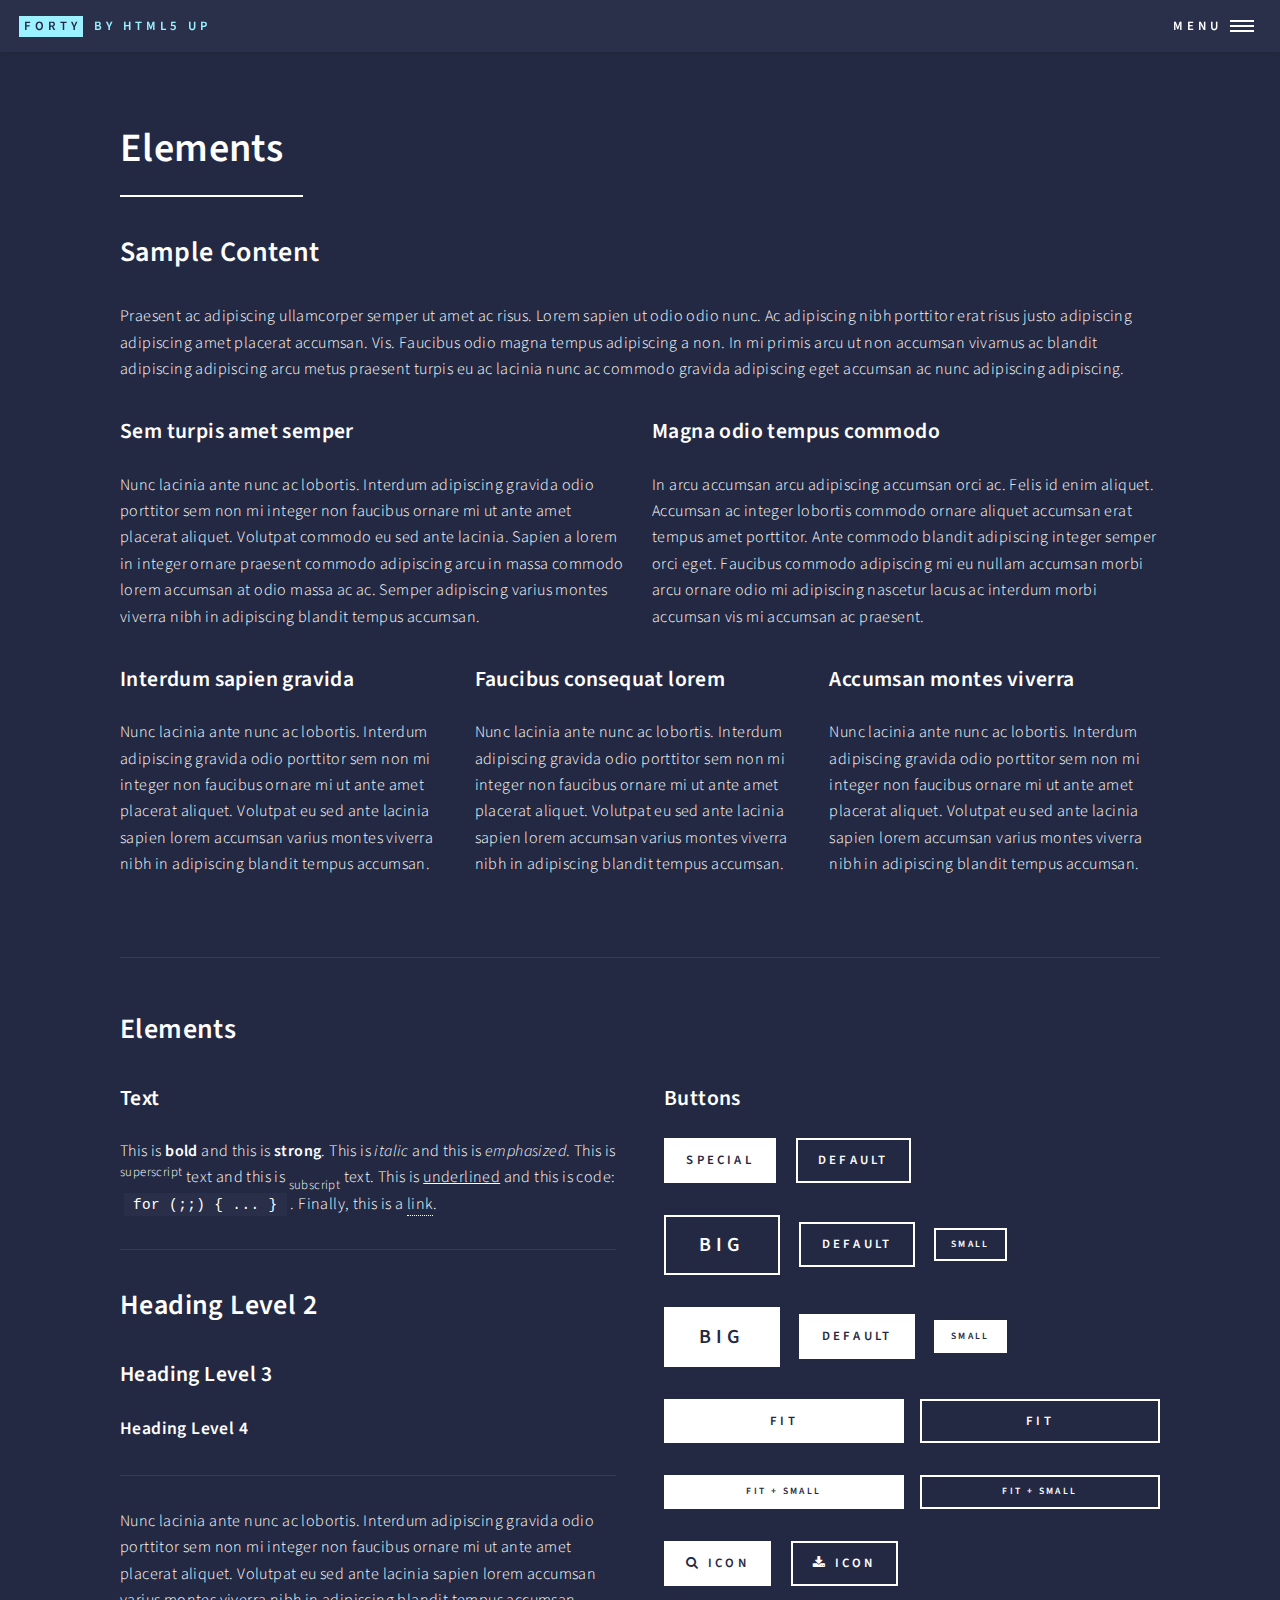
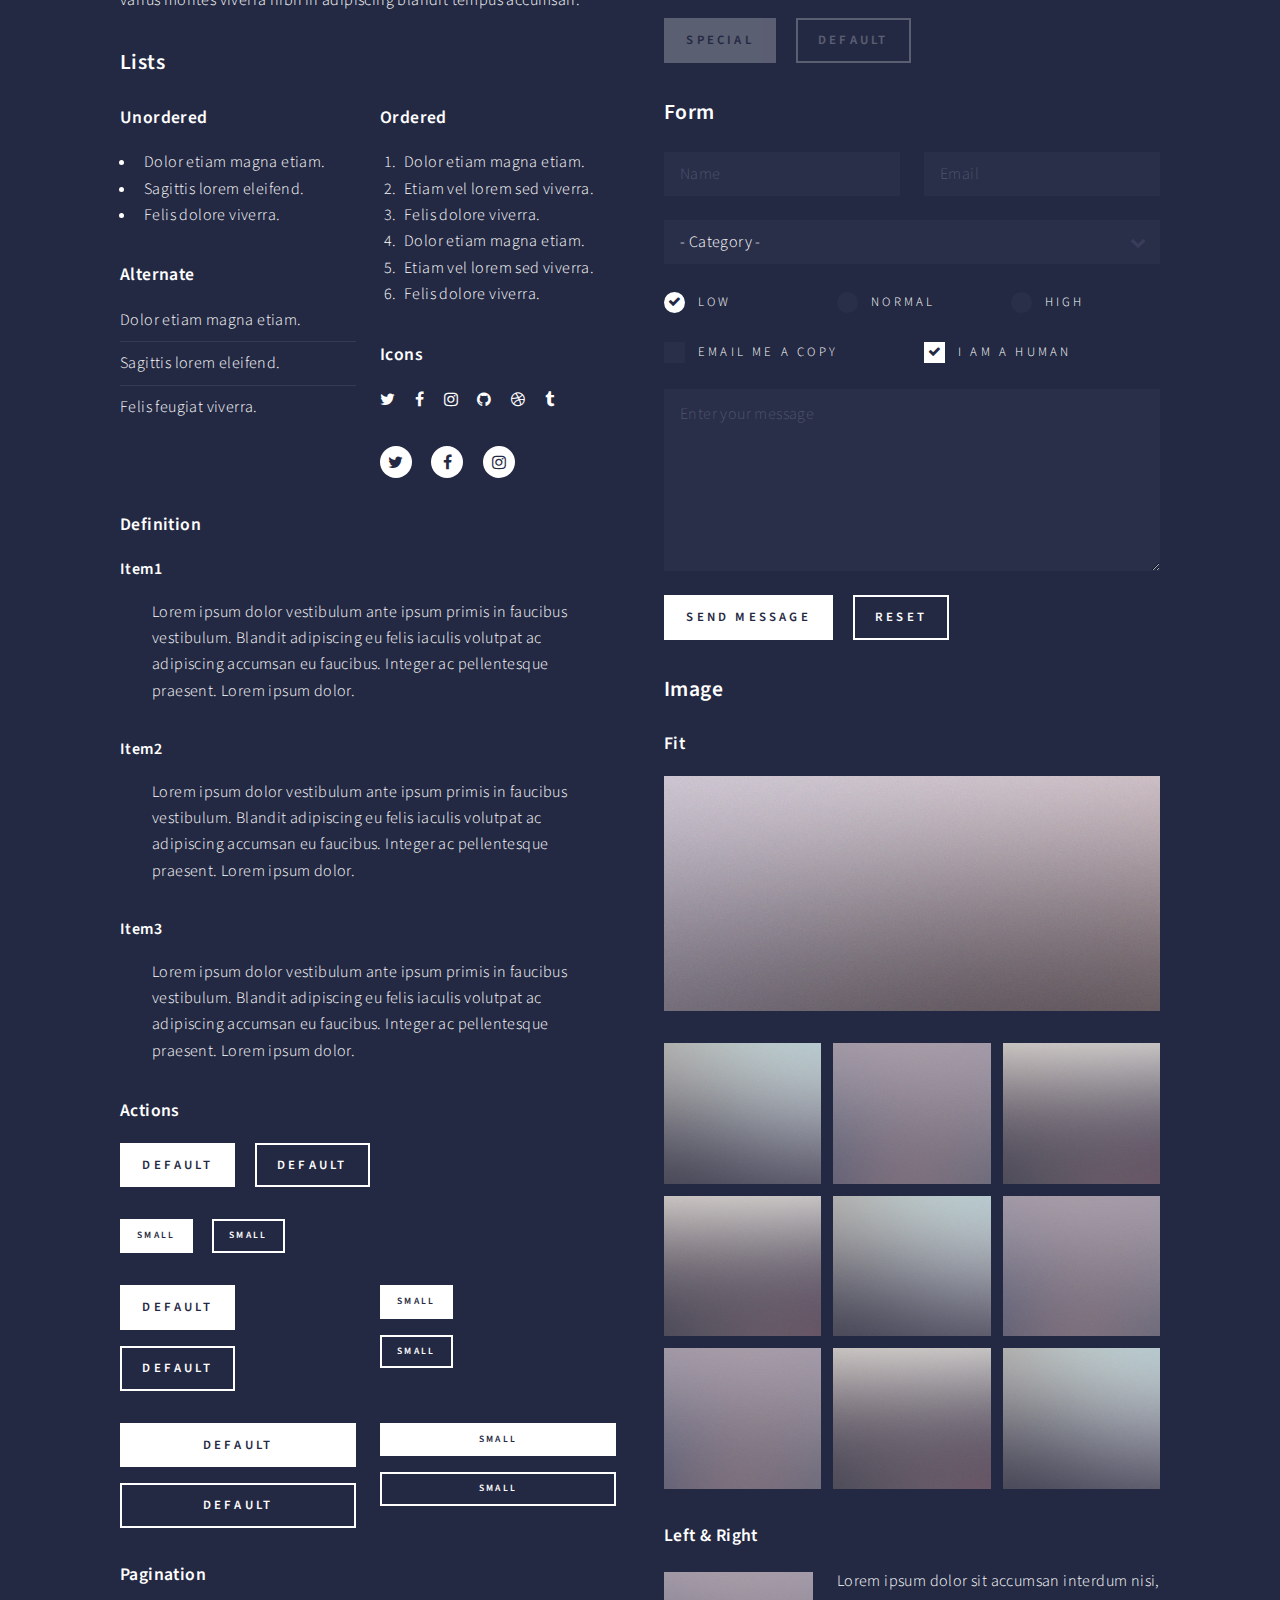
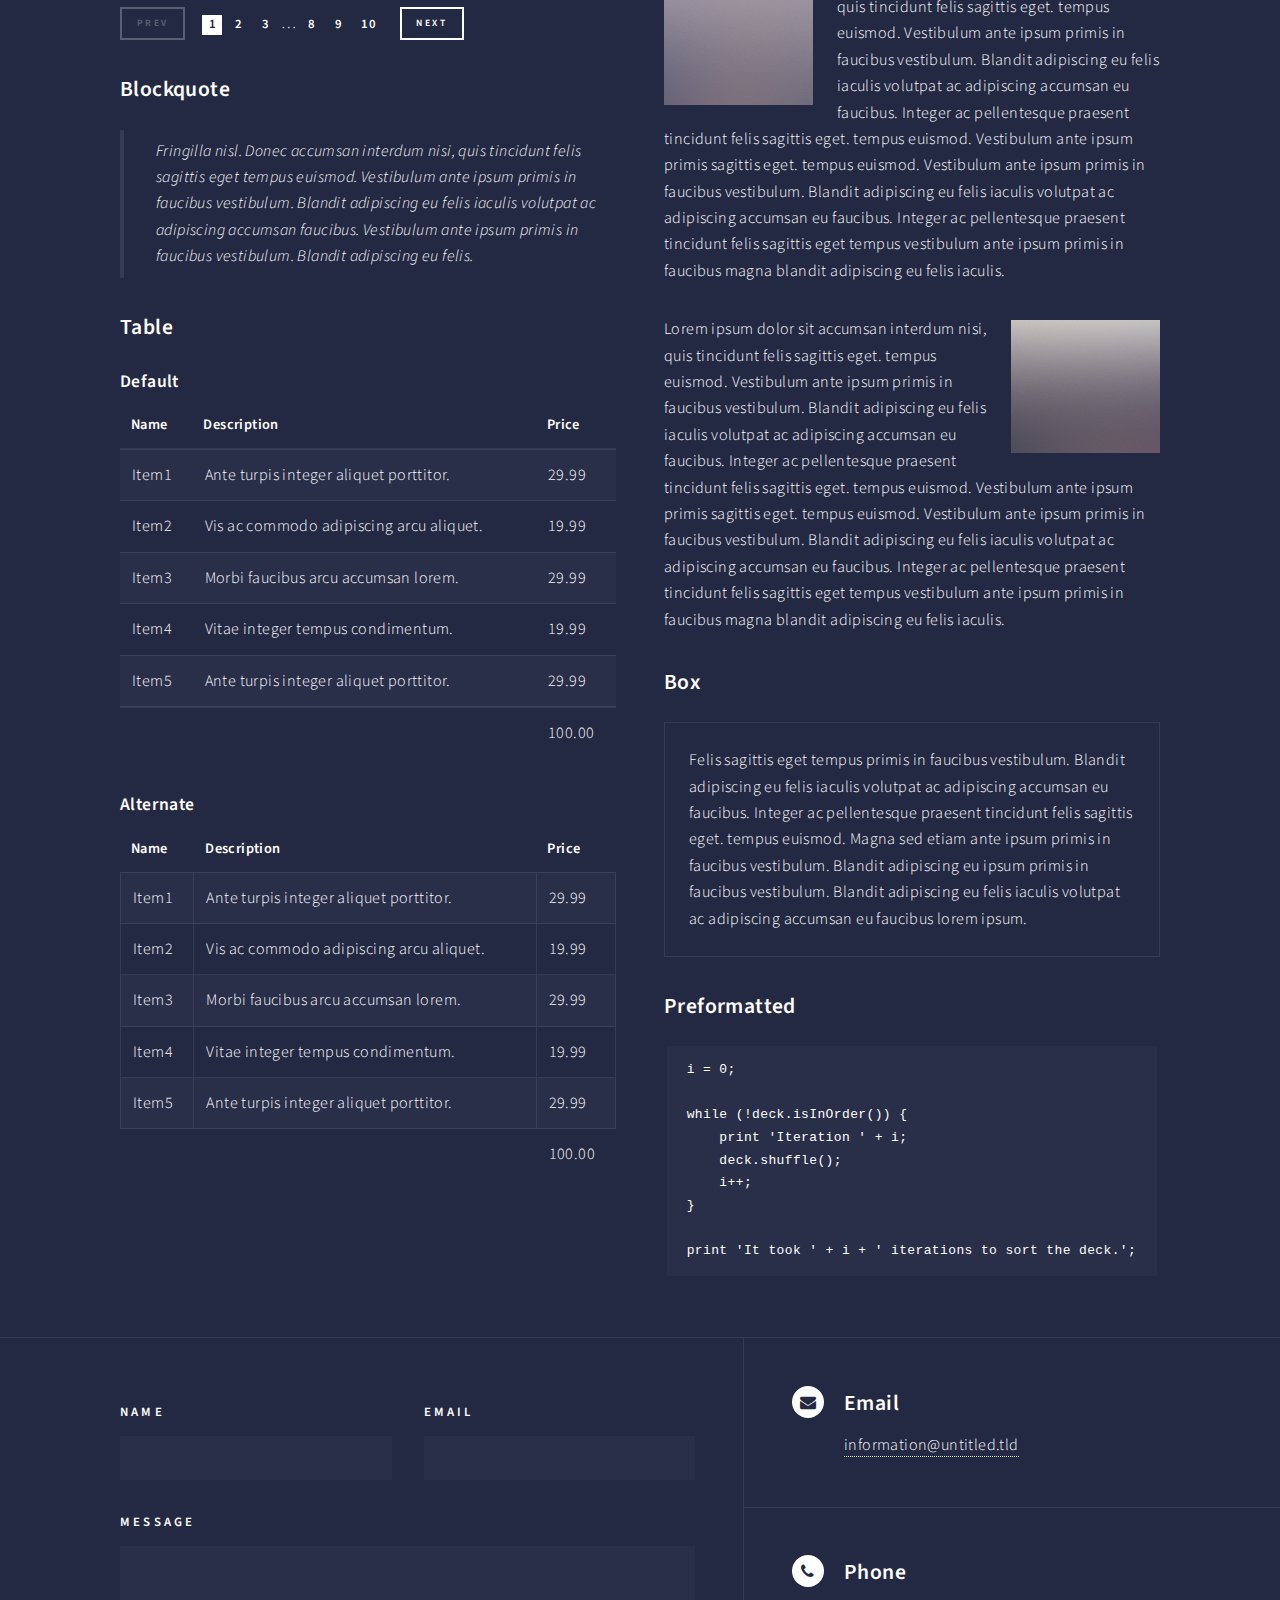
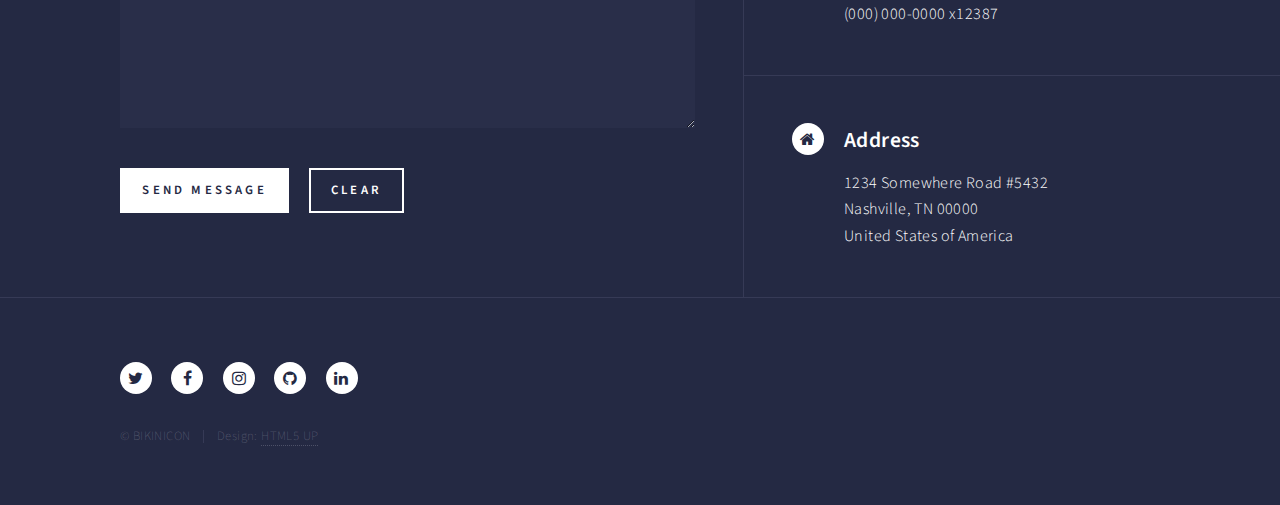
==== commit ca9c3c11: "Same menu, titles, add copy" ====
--- a/elements.html
+++ b/elements.html
@@ -6,7 +6,7 @@
 -->
 <html>
 	<head>
-		<title>Elements - Forty by HTML5 UP</title>
+		<title>Elements</title>
 		<meta charset="utf-8" />
 		<meta name="viewport" content="width=device-width, initial-scale=1, user-scalable=no" />
 		<!--[if lte IE 8]><script src="assets/js/ie/html5shiv.js"></script><![endif]-->
@@ -31,13 +31,12 @@
 					<nav id="menu">
 						<ul class="links">
 							<li><a href="index.html">Home</a></li>
-							<li><a href="landing.html">Landing</a></li>
-							<li><a href="generic.html">Generic</a></li>
+							<li><a href="landing.html">Schedule</a></li>
+							<li><a href="generic.html">About us</a></li>
 							<li><a href="elements.html">Elements</a></li>
 						</ul>
 						<ul class="actions vertical">
-							<li><a href="#" class="button special fit">Get Started</a></li>
-							<li><a href="#" class="button fit">Log In</a></li>
+							<li><a href="#" class="button special fit">Get tickets</a></li>
 						</ul>
 					</nav>
 
@@ -520,7 +519,7 @@
 								<li><a href="#" class="icon alt fa-linkedin"><span class="label">LinkedIn</span></a></li>
 							</ul>
 							<ul class="copyright">
-								<li>&copy; Untitled</li><li>Design: <a href="https://html5up.net">HTML5 UP</a></li>
+								<li>&copy; BIKINICON</li><li>Design: <a href="https://html5up.net">HTML5 UP</a></li>
 							</ul>
 						</div>
 					</footer>
@@ -537,4 +536,4 @@
 			<script src="assets/js/main.js"></script>
 
 	</body>
-</html>+</html>
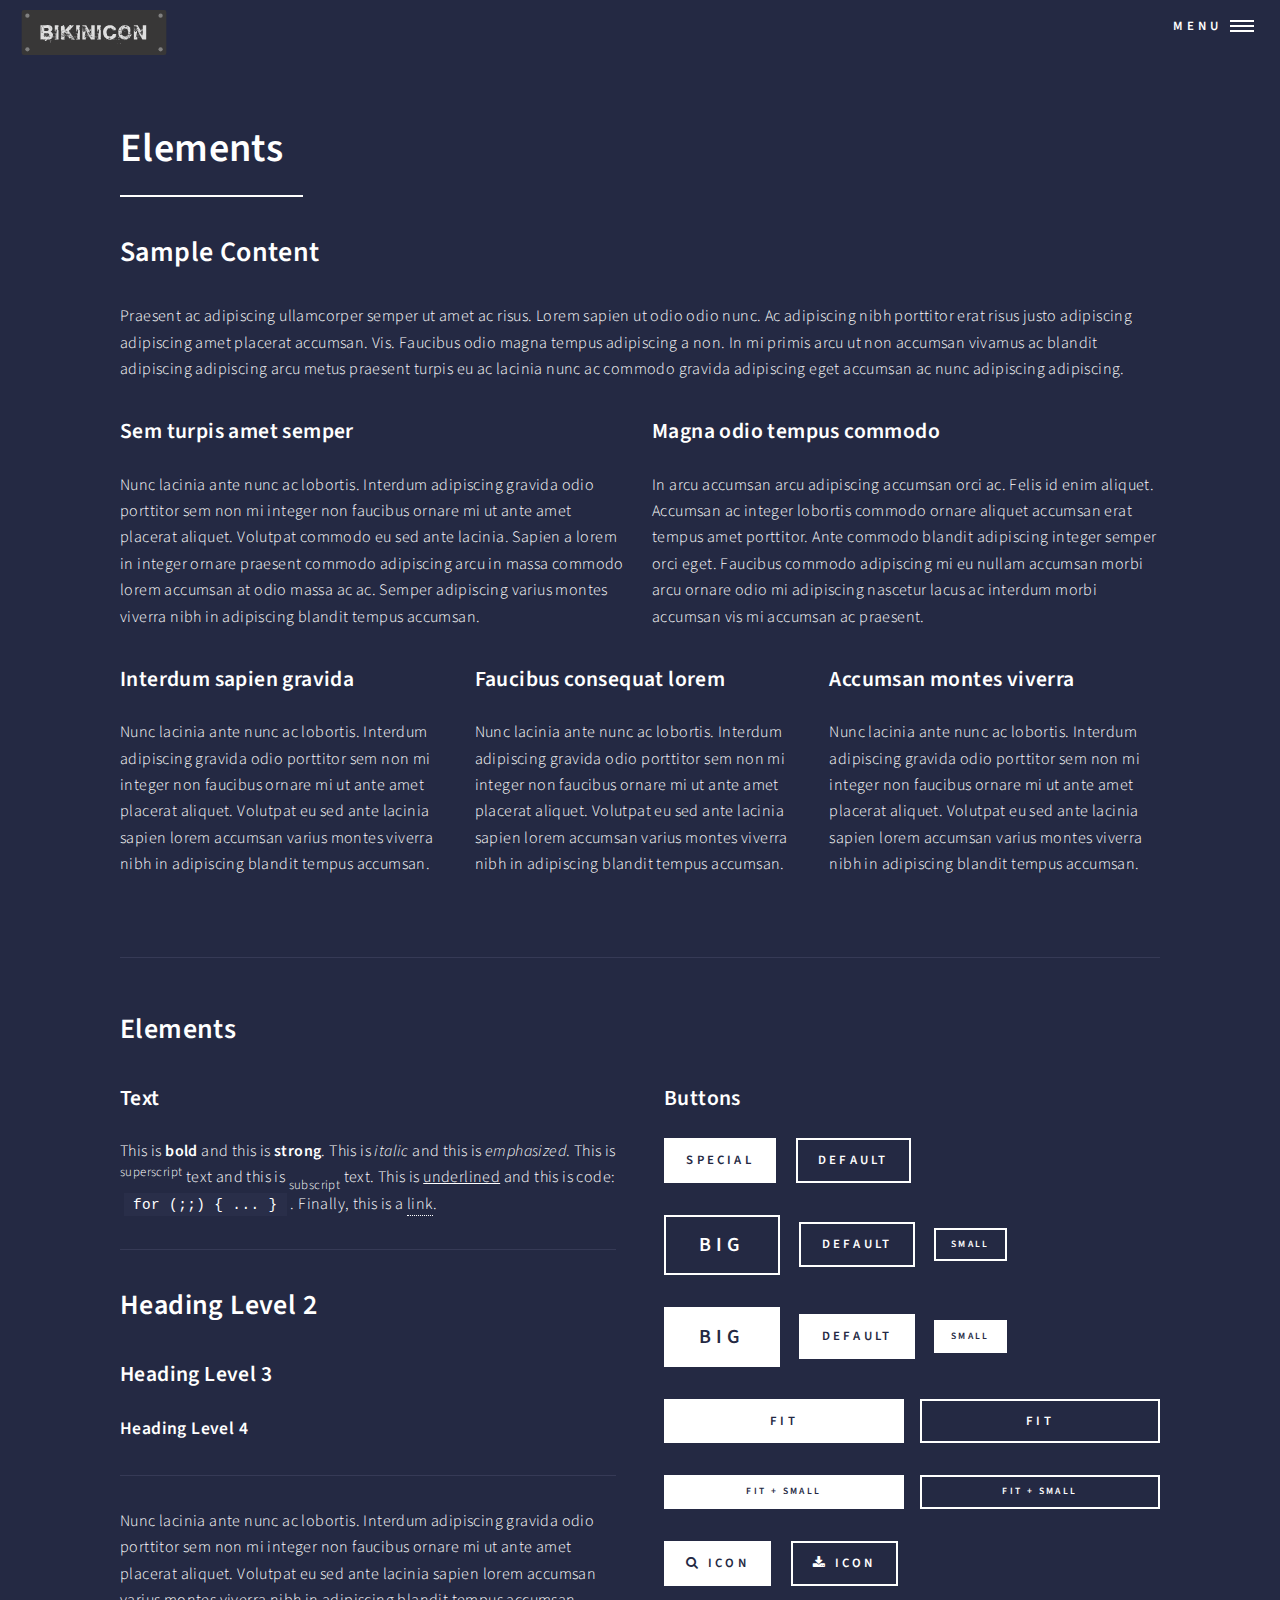
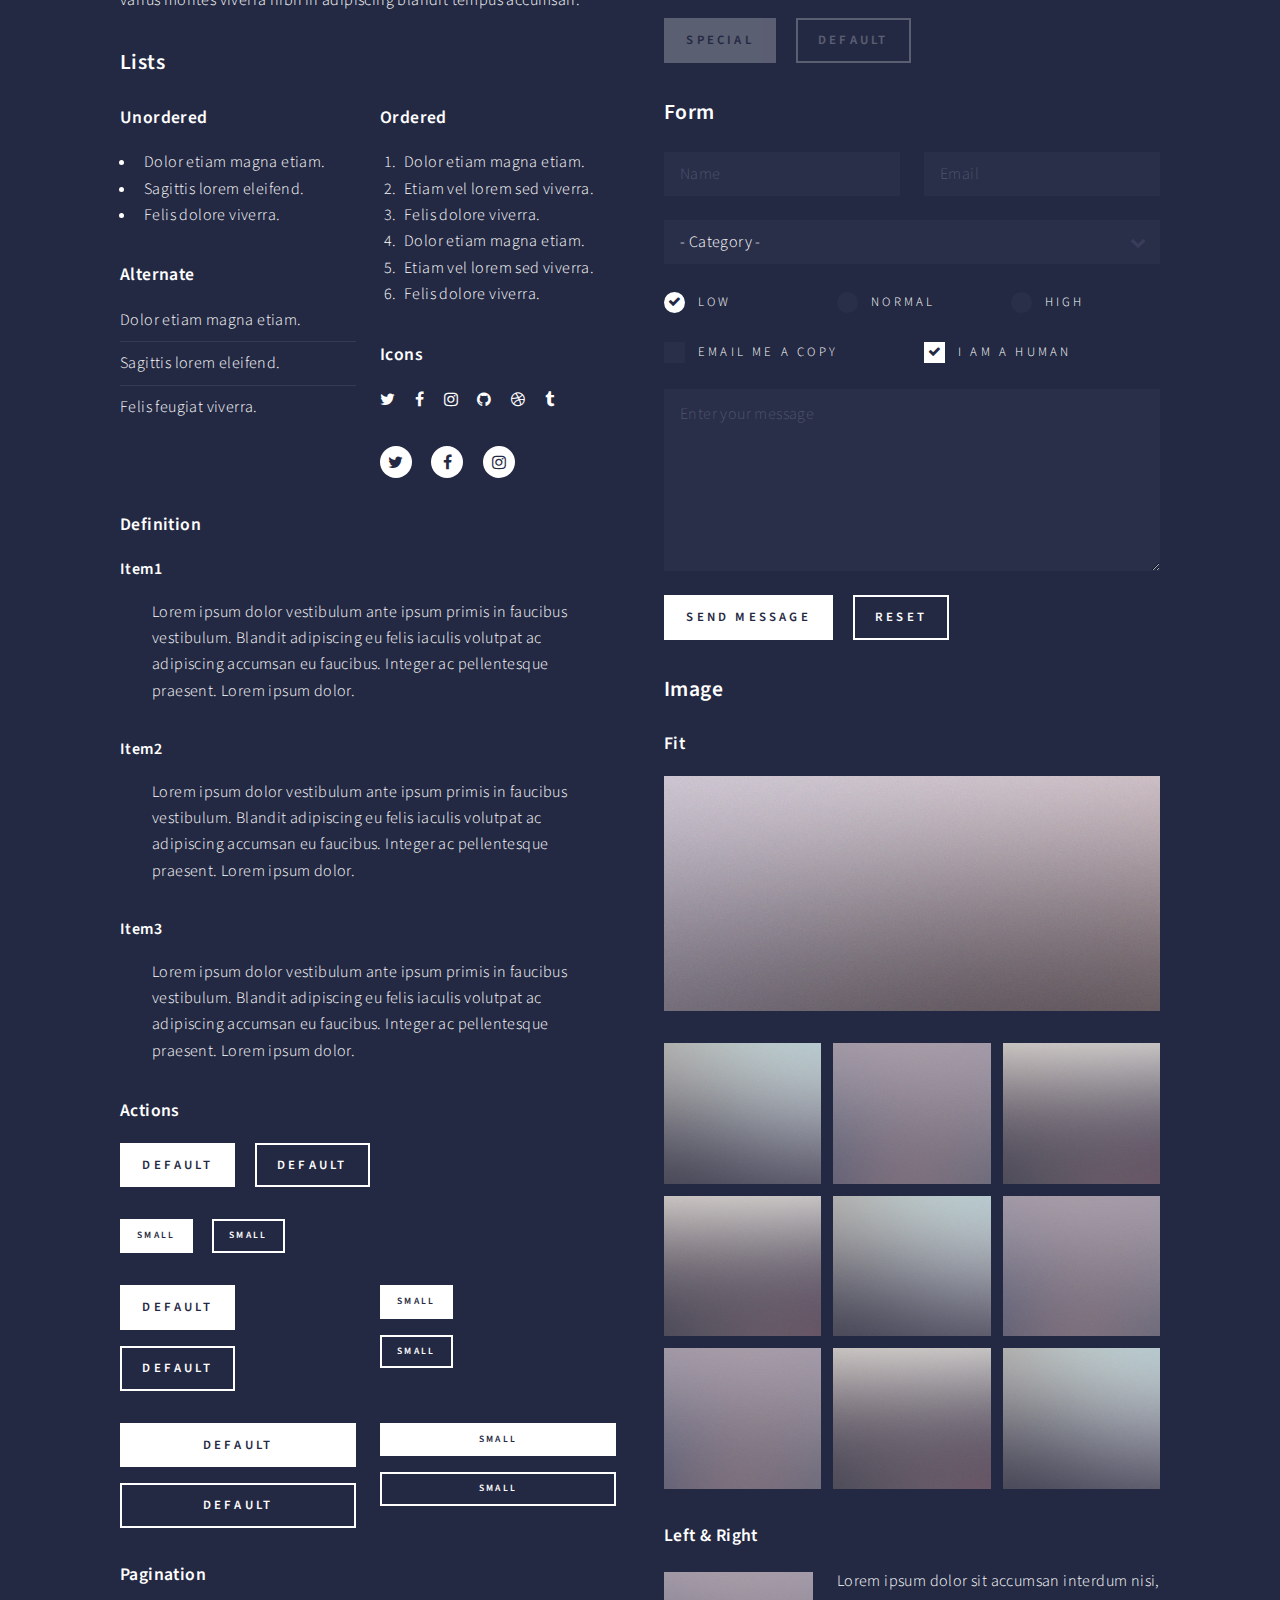
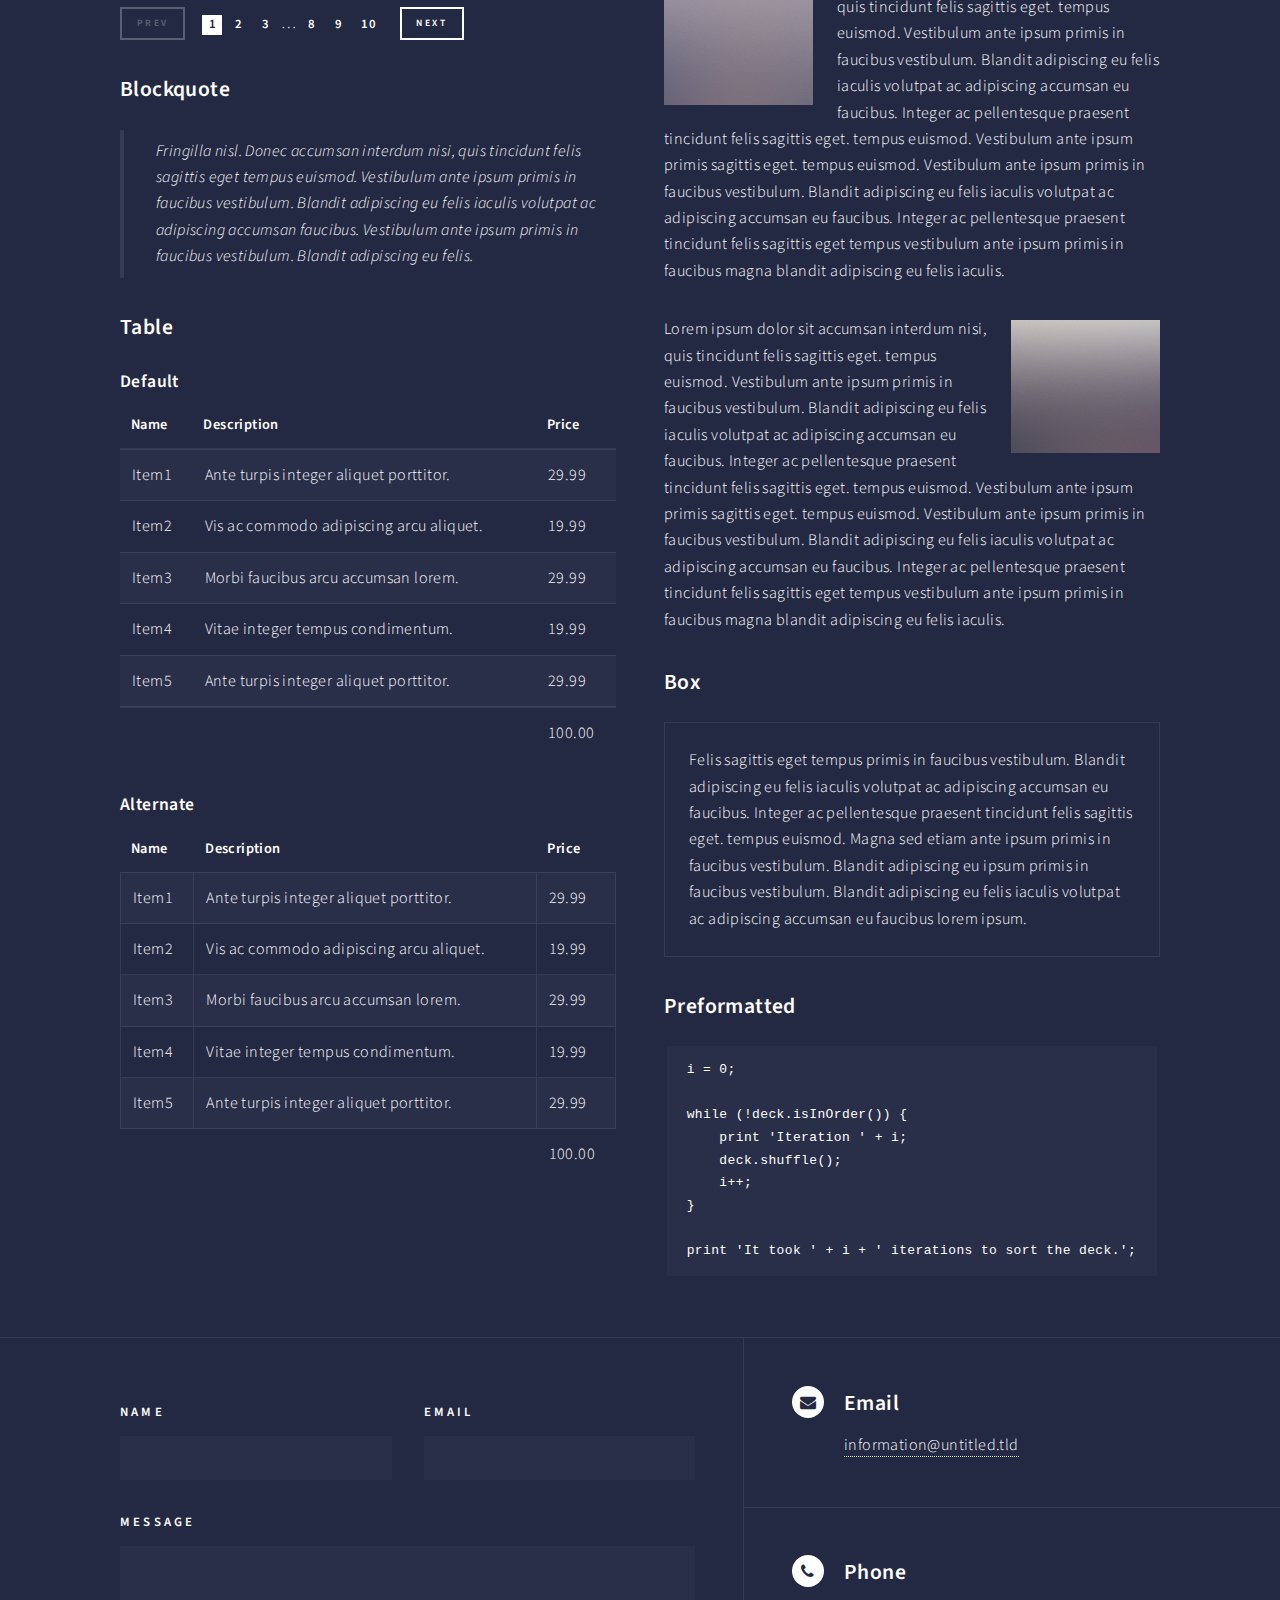
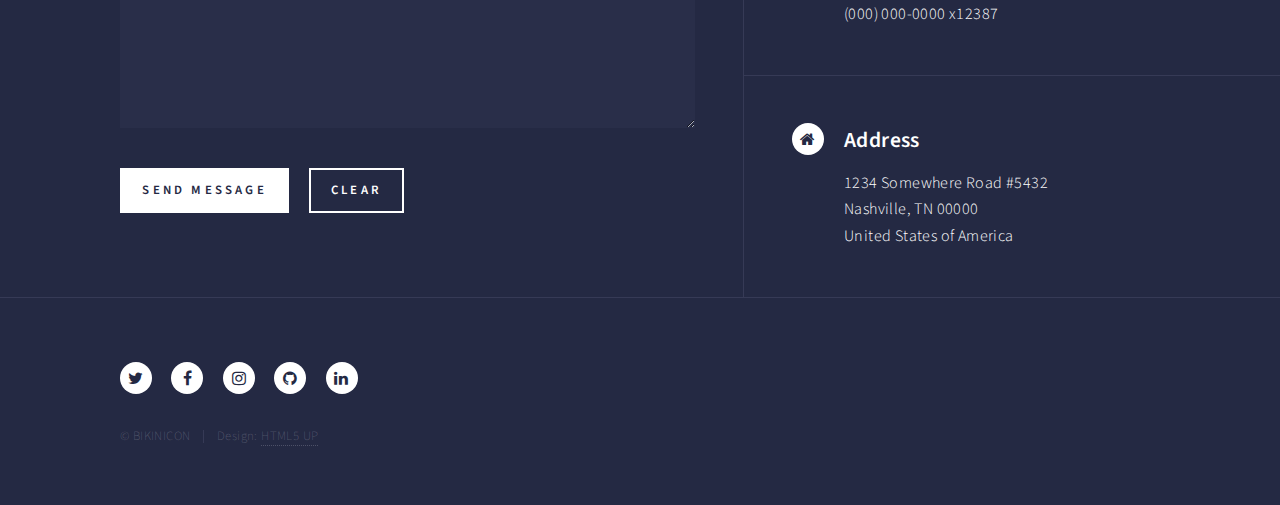
==== commit c365c3cc: "Add logo to header (el, gen)" ====
--- a/elements.html
+++ b/elements.html
@@ -20,8 +20,8 @@
 			<div id="wrapper">
 
 				<!-- Header -->
-					<header id="header">
-						<a href="index.html" class="logo"><strong>Forty</strong> <span>by HTML5 UP</span></a>
+					<header id="header" class="alt">
+						<a href="index.html" class="logo"><img src="images/bikinicon-logo.svg" alt="Bikinicon logo" style="width: 150px; height: 45px; margin-top: 10px;"/></a>
 						<nav>
 							<a href="#menu">Menu</a>
 						</nav>
